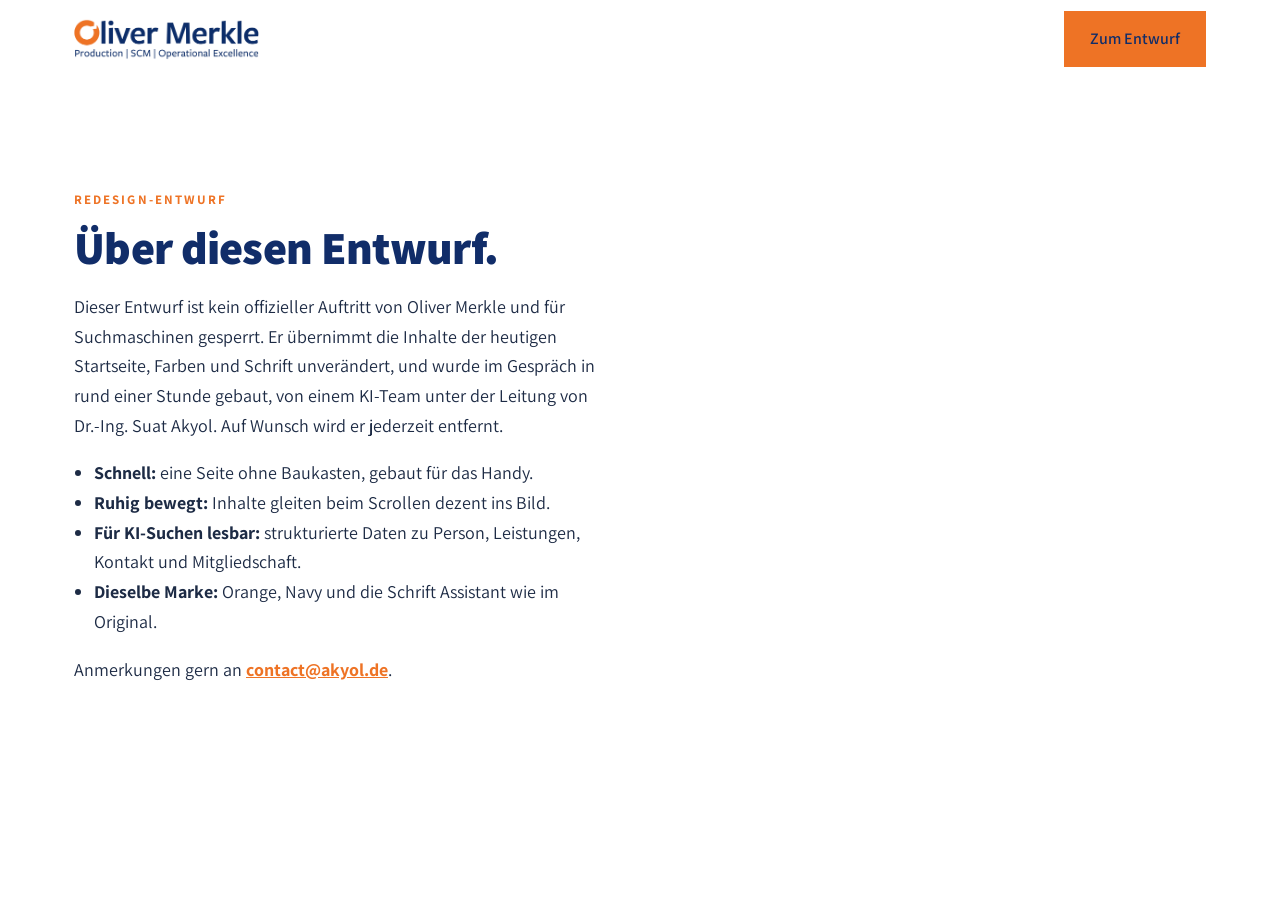
==== hinweise.html @ 32ec9268 "Oliver Merkle Redesign-Entwurf" ====
<!doctype html>
<html lang="de">
<head>
<meta charset="utf-8">
<meta name="viewport" content="width=device-width, initial-scale=1, viewport-fit=cover">
<meta name="robots" content="noindex, nofollow">
<title>Über diesen Entwurf | Oliver Merkle Redesign</title>
<link rel="stylesheet" href="css/om.css?v=1">
</head>
<body>
<header class="nav" id="nav">
  <div class="wrap">
    <a href="index.html" class="nav__logo" aria-label="Zur Startseite"><img src="media/oliver-merkle-logo-800.png" alt="Oliver Merkle" width="800" height="183"></a>
    <nav class="nav__links" aria-label="Hauptnavigation"><a href="index.html" class="btn">Zum Entwurf</a></nav>
    <button class="burger" id="burger" aria-label="Menü öffnen" aria-expanded="false"><span></span><span></span><span></span></button>
  </div>
</header>
<section class="section">
  <div class="wrap split">
    <div>
      <div class="eyebrow">Redesign-Entwurf</div>
      <h2>Über diesen Entwurf.</h2>
      <p style="margin-top:18px">Dieser Entwurf ist kein offizieller Auftritt von Oliver Merkle und für Suchmaschinen gesperrt. Er übernimmt die Inhalte der heutigen Startseite, Farben und Schrift unverändert, und wurde im Gespräch in rund einer Stunde gebaut, von einem KI-Team unter der Leitung von Dr.-Ing. Suat Akyol. Auf Wunsch wird er jederzeit entfernt.</p>
      <ul style="padding-left:20px;margin-top:18px">
        <li><b>Schnell:</b> eine Seite ohne Baukasten, gebaut für das Handy.</li>
        <li><b>Ruhig bewegt:</b> Inhalte gleiten beim Scrollen dezent ins Bild.</li>
        <li><b>Für KI-Suchen lesbar:</b> strukturierte Daten zu Person, Leistungen, Kontakt und Mitgliedschaft.</li>
        <li><b>Dieselbe Marke:</b> Orange, Navy und die Schrift Assistant wie im Original.</li>
      </ul>
      <p style="margin-top:18px">Anmerkungen gern an <a href="mailto:contact@akyol.de" style="color:var(--orange);font-weight:700">contact@akyol.de</a>.</p>
    </div>
  </div>
</section>
<script src="js/om.js?v=1"></script>
</body>
</html>
---- css/om.css ----
/* Oliver Merkle, Redesign-Entwurf. Farben und Schrift der Originalseite (Orange #ee7325, Navy #112d69, Assistant). */
@font-face{font-family:'Assistant';src:url('../font/assistant-1.woff2') format('woff2');font-weight:200 800;font-display:swap}
:root{--navy:#112d69;--navy-d:#0b1f4a;--orange:#ee7325;--orange-d:#d45f14;--grau:#c8d3da;--hell:#ebf2f4;--hell2:#f2f5f7;--text:#1d2b45;--muted:#5b6b82;--line:#dbe3ea;--ease:cubic-bezier(.22,1,.36,1);--wrap:1180px}
*,*::before,*::after{box-sizing:border-box}
html{scroll-behavior:smooth;overflow-x:clip;-webkit-text-size-adjust:100%}
body{margin:0;font-family:'Assistant',system-ui,sans-serif;font-size:18px;line-height:1.65;color:var(--text);background:#fff;-webkit-font-smoothing:antialiased}
img{max-width:100%;height:auto;display:block}
a{color:inherit}
.wrap{max-width:var(--wrap);margin:0 auto;padding:0 24px}
.skip{position:absolute;left:-999px}.skip:focus{left:12px;top:12px;z-index:200;background:#fff;padding:8px 12px}
/* Kopf */
.nav{position:sticky;top:0;z-index:100;background:rgba(255,255,255,.92);backdrop-filter:blur(10px);border-bottom:1px solid transparent;transition:border-color .3s,box-shadow .3s}
.nav.scrolled{border-bottom-color:var(--line);box-shadow:0 6px 24px rgba(17,45,105,.06)}
.nav .wrap{display:flex;align-items:center;justify-content:space-between;height:78px}
.nav__logo img{height:42px;width:auto}
.nav__links{display:flex;align-items:center;gap:30px}
.nav__links a{text-decoration:none;font-weight:600;color:var(--navy);font-size:16px;position:relative}
.nav__links a:not(.btn)::after{content:"";position:absolute;left:0;right:0;bottom:-6px;height:2px;background:var(--orange);transform:scaleX(0);transform-origin:left;transition:transform .35s var(--ease)}
.nav__links a:not(.btn):hover::after{transform:scaleX(1)}
.burger{display:none;background:none;border:0;width:44px;height:44px;cursor:pointer}
.burger span{display:block;width:24px;height:2px;background:var(--navy);margin:5px auto;transition:transform .3s var(--ease),opacity .3s}
.btn{display:inline-flex;align-items:center;gap:10px;padding:13px 24px;font-weight:700;font-size:16px;text-decoration:none;border:2px solid var(--orange);background:var(--orange);color:#fff;transition:background .25s,border-color .25s,transform .25s var(--ease)}
.btn:hover{background:var(--orange-d);border-color:var(--orange-d)}
.btn:active{transform:scale(.97)}
.btn--ghost{background:transparent;color:var(--navy);border-color:var(--navy)}
.btn--ghost:hover{background:var(--navy);color:#fff;border-color:var(--navy)}
.btn svg{width:18px;height:18px}
/* Hero */
.hero{background:linear-gradient(180deg,#fff 0%,var(--hell) 100%);overflow:hidden}
.hero .wrap{display:grid;grid-template-columns:1.05fr .95fr;align-items:center;gap:40px;min-height:calc(100svh - 78px)}
.slogan{height:1.5em;overflow:hidden;font-weight:700;letter-spacing:.14em;text-transform:uppercase;font-size:14px;color:var(--orange)}
.slogan span{display:block;animation:slogan 9s var(--ease) infinite}
.slogan i{display:block;height:1.5em;font-style:normal}
@keyframes slogan{0%,28%{transform:translateY(0)}33%,61%{transform:translateY(-1.5em)}66%,94%{transform:translateY(-3em)}100%{transform:translateY(0)}}
.hero h1{margin:16px 0 0;font-size:clamp(38px,5.6vw,68px);line-height:1.05;font-weight:800;color:var(--navy);letter-spacing:-.02em}
.hero h1 em{font-style:normal;color:var(--orange)}
.hero p.lead{margin:22px 0 0;font-size:clamp(18px,1.6vw,21px);max-width:560px;color:var(--text)}
.hero__cta{display:flex;flex-wrap:wrap;gap:14px;margin-top:32px}
.hero__img{position:relative;align-self:center;justify-self:end;width:min(100%,520px)}
.hero__img img{width:100%;aspect-ratio:4/5;max-height:calc(100svh - 150px);object-fit:cover;object-position:74% 30%;box-shadow:0 30px 60px rgba(17,45,105,.18)}
.hero__badge{position:absolute;left:-18px;bottom:40px;background:var(--navy);color:#fff;padding:16px 20px;max-width:260px;box-shadow:0 18px 40px rgba(17,45,105,.25)}
.hero__badge b{display:block;font-size:30px;line-height:1;color:var(--orange)}
.hero__badge span{font-size:14px;line-height:1.35;display:block;margin-top:6px}
/* Abschnitte */
.section{padding:110px 0}
.section--hell{background:var(--hell2)}
.section--navy{background:var(--navy);color:#fff}
.eyebrow{font-weight:700;letter-spacing:.16em;text-transform:uppercase;font-size:13px;color:var(--orange)}
h2{margin:12px 0 0;font-size:clamp(30px,3.8vw,46px);line-height:1.12;font-weight:800;color:var(--navy);letter-spacing:-.015em}
.section--navy h2{color:#fff}
.intro{max-width:720px}
.intro p{margin:18px 0 0;font-size:19px;color:var(--muted)}
.chips{display:flex;flex-wrap:wrap;gap:10px;margin-top:28px}
.chips span{border:1px solid var(--grau);background:#fff;padding:8px 16px;font-weight:600;font-size:15px;color:var(--navy)}
/* Leistungen */
.cards{display:grid;grid-template-columns:repeat(4,1fr);gap:22px;margin-top:48px}
.card{background:#fff;border:1px solid var(--line);padding:30px 26px 32px;position:relative;transition:transform .45s var(--ease),box-shadow .45s var(--ease),border-color .45s}
.card::before{content:"";position:absolute;left:0;top:0;height:3px;width:100%;background:var(--orange);transform:scaleX(0);transform-origin:left;transition:transform .5s var(--ease)}
.card:hover{transform:scale(1.02);box-shadow:0 22px 44px rgba(17,45,105,.1);border-color:transparent}
.card:hover::before{transform:scaleX(1)}
.card__ic{width:64px;height:64px;object-fit:contain;margin-bottom:18px}
.card h3{margin:0 0 10px;font-size:22px;color:var(--navy)}
.card p{margin:0;color:var(--muted);font-size:16.5px}
.card b{color:var(--text)}
/* Kompetenzen */
.split{display:grid;grid-template-columns:1fr 1fr;gap:60px;align-items:center}
.komp{list-style:none;padding:0;margin:30px 0 0;display:grid;gap:14px}
.komp li{display:flex;gap:16px;align-items:flex-start;padding:16px 18px;background:#fff;border-left:3px solid var(--orange);box-shadow:0 2px 10px rgba(17,45,105,.04);font-weight:600;color:var(--navy)}
.komp li span{flex:none;font-weight:800;color:var(--orange);min-width:24px}
.split__img img{width:100%;aspect-ratio:4/3;object-fit:cover}
/* Zitat */
.pfund{display:grid;grid-template-columns:auto 1fr;gap:36px;align-items:start}
.pfund img{width:90px;filter:brightness(0) invert(1) opacity(.9)}
.pfund blockquote{margin:0;font-size:clamp(26px,3.3vw,40px);line-height:1.25;font-weight:700}
.pfund blockquote em{font-style:normal;color:var(--orange)}
.pfund cite{display:block;margin-top:18px;font-style:normal;font-weight:600;color:var(--grau);font-size:17px}
/* Stimmen */
.voices{display:grid;grid-template-columns:repeat(2,1fr);gap:22px;margin-top:44px}
.voice{background:#fff;border:1px solid var(--line);padding:30px 30px 26px;position:relative}
.voice::before{content:"\201C";position:absolute;right:22px;top:6px;font-size:84px;line-height:1;color:var(--hell);font-weight:800}
.voice p{margin:0;font-size:18px;color:var(--text);position:relative}
.voice footer{margin-top:18px;padding-top:14px;border-top:1px solid var(--line)}
.voice footer b{display:block;color:var(--navy)}
.voice footer span{font-size:15px;color:var(--muted)}
/* Kontakt */
.kontakt{display:grid;grid-template-columns:1.1fr .9fr;gap:50px;align-items:center}
.kontakt__box{background:var(--hell2);padding:34px 34px 30px;border-top:4px solid var(--orange)}
.kontakt__box p{margin:0 0 14px}
.kontakt__box a{color:var(--navy);font-weight:700;text-decoration:none}
.kontakt__box a:hover{color:var(--orange)}
.netz{display:flex;align-items:center;gap:18px;margin-top:18px}
.netz img{height:52px;width:auto}
/* Fuß */
.foot{background:var(--navy-d);color:rgba(255,255,255,.75);padding:34px 0 90px;font-size:15px}
.foot .wrap{display:flex;flex-wrap:wrap;gap:16px;justify-content:space-between}
.foot a{color:#fff;text-decoration:none;margin-left:18px}
.foot a:hover{color:var(--orange)}
/* Demo-Leiste */
.demobar{position:fixed;bottom:0;left:0;right:0;z-index:120;background:var(--navy-d);color:#fff;display:flex;align-items:center;justify-content:center;gap:16px;padding:12px 46px 12px 18px;font-size:14px;text-align:center;border-top:1px solid var(--orange);transform:translateY(100%);animation:demoin .5s .9s var(--ease) forwards}
@keyframes demoin{to{transform:none}}
.demobar a{color:var(--orange);text-decoration:underline;text-underline-offset:2px;font-weight:700}
.demobar button{position:absolute;right:12px;background:none;border:0;color:rgba(255,255,255,.6);font-size:22px;cursor:pointer}
.demobar.hide{display:none}
/* Bewegung beim Scrollen, dezent */
.rv{opacity:0;transform:translateY(26px);transition:opacity .9s var(--ease),transform .9s var(--ease)}
.rv.in{opacity:1;transform:none}
.rv-d1{transition-delay:.08s}.rv-d2{transition-delay:.16s}.rv-d3{transition-delay:.24s}
.hero .h-an{animation:hUp .9s var(--ease) both}
.hero .h-an:nth-child(2){animation-delay:.08s}.hero .h-an:nth-child(3){animation-delay:.18s}.hero .h-an:nth-child(4){animation-delay:.28s}
.hero__img{animation:hImg 1.2s var(--ease) .1s both}
@keyframes hUp{from{opacity:0;transform:translateY(22px)}}
@keyframes hImg{from{opacity:0;transform:translateX(30px)}}
@media (max-width:980px){.cards{grid-template-columns:repeat(2,1fr)}.split,.kontakt{grid-template-columns:1fr}}
@media (max-width:820px){
  .nav__links{position:fixed;inset:78px 0 auto 0;flex-direction:column;align-items:flex-start;gap:0;background:#fff;padding:10px 24px 24px;border-bottom:1px solid var(--line);transform:translateY(-130%);transition:transform .45s var(--ease)}
  .nav__links a{padding:14px 0;width:100%;border-bottom:1px solid var(--line)}
  .nav__links .btn{margin-top:16px;justify-content:center;border-bottom:2px solid var(--orange)}
  .nav.open .nav__links{transform:none}
  .nav.open .burger span:nth-child(1){transform:translateY(7px) rotate(45deg)}.nav.open .burger span:nth-child(2){opacity:0}.nav.open .burger span:nth-child(3){transform:translateY(-7px) rotate(-45deg)}
  .burger{display:block}
  .hero .wrap{grid-template-columns:1fr;min-height:auto;padding-top:40px;gap:28px}
  .hero__img img{max-height:none;aspect-ratio:4/3}
  .hero__badge{left:12px;bottom:12px}
  .voices{grid-template-columns:1fr}
  .section{padding:76px 0}
  .pfund{grid-template-columns:1fr}
}
@media (max-width:560px){.cards{grid-template-columns:1fr}}
@media (prefers-reduced-motion:reduce){.rv{opacity:1;transform:none;transition:none}.slogan span,.hero .h-an,.hero__img,.demobar{animation:none}.demobar{transform:none}}
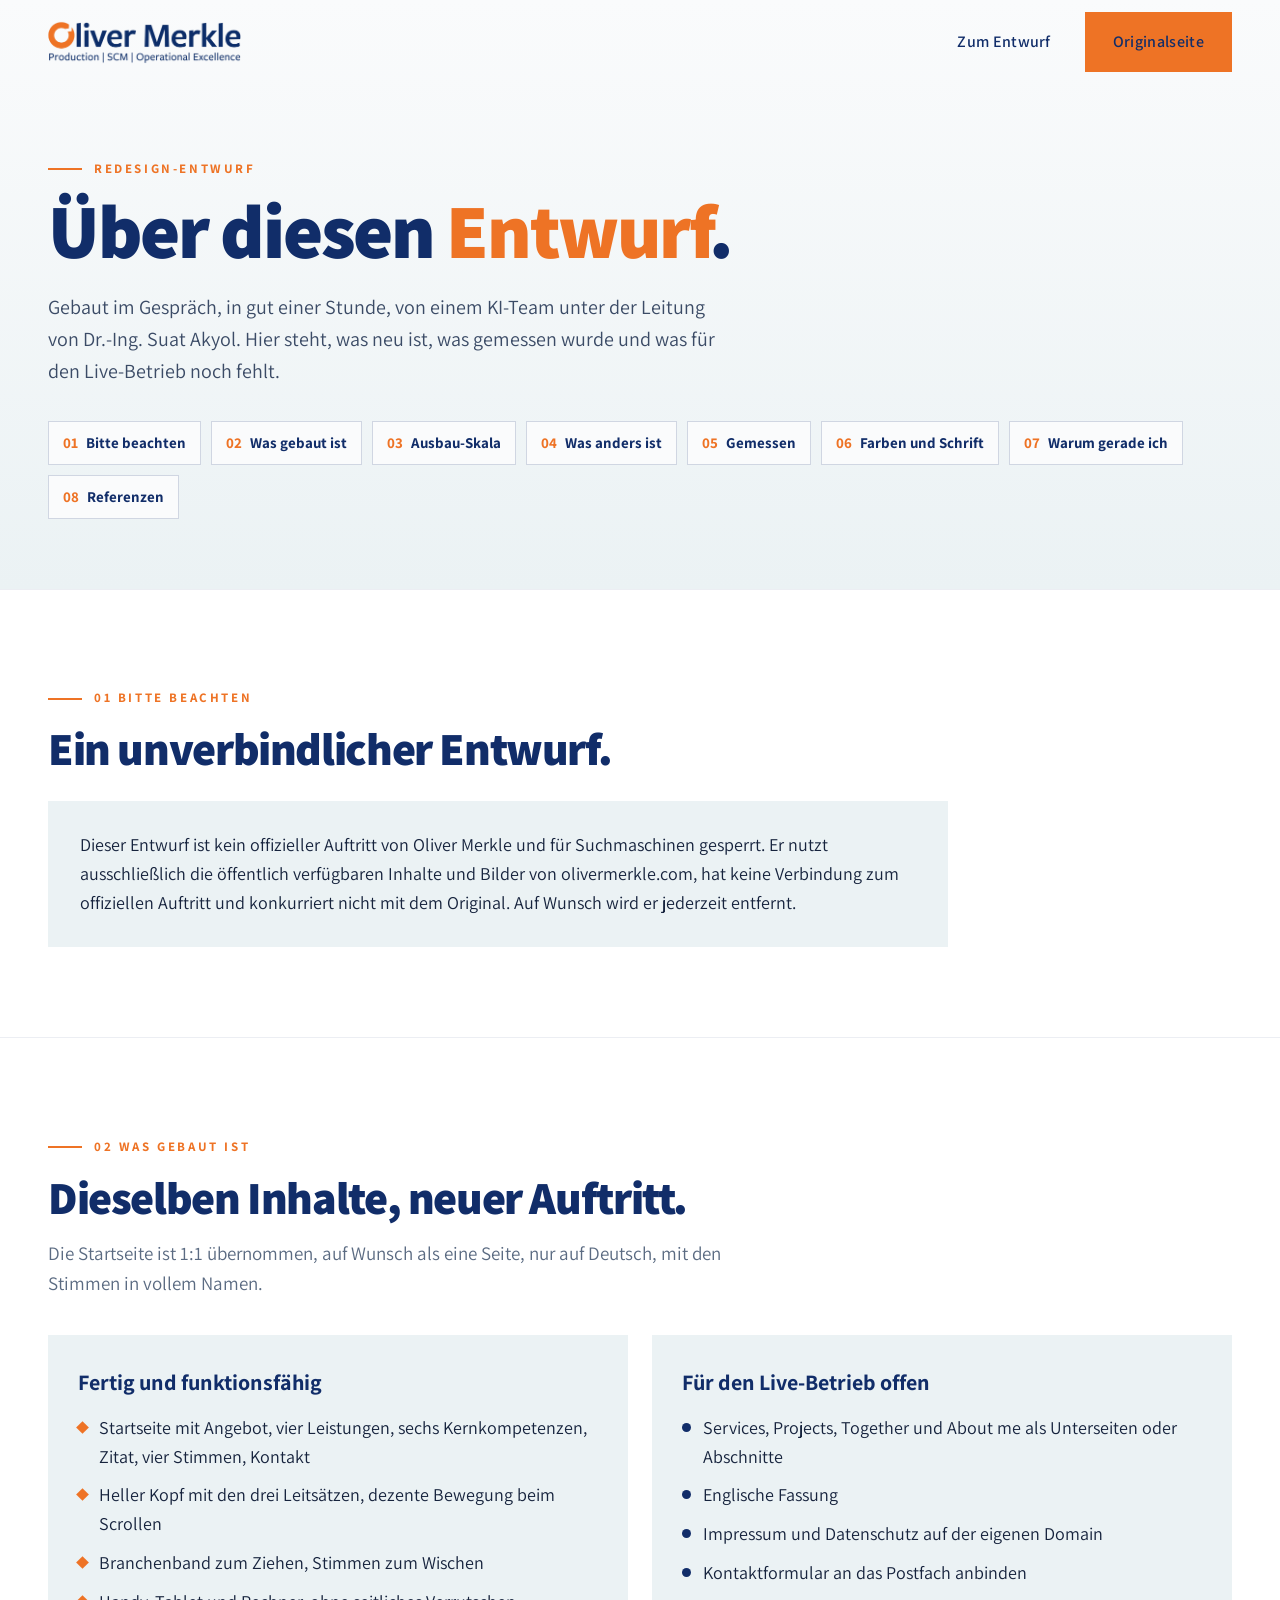
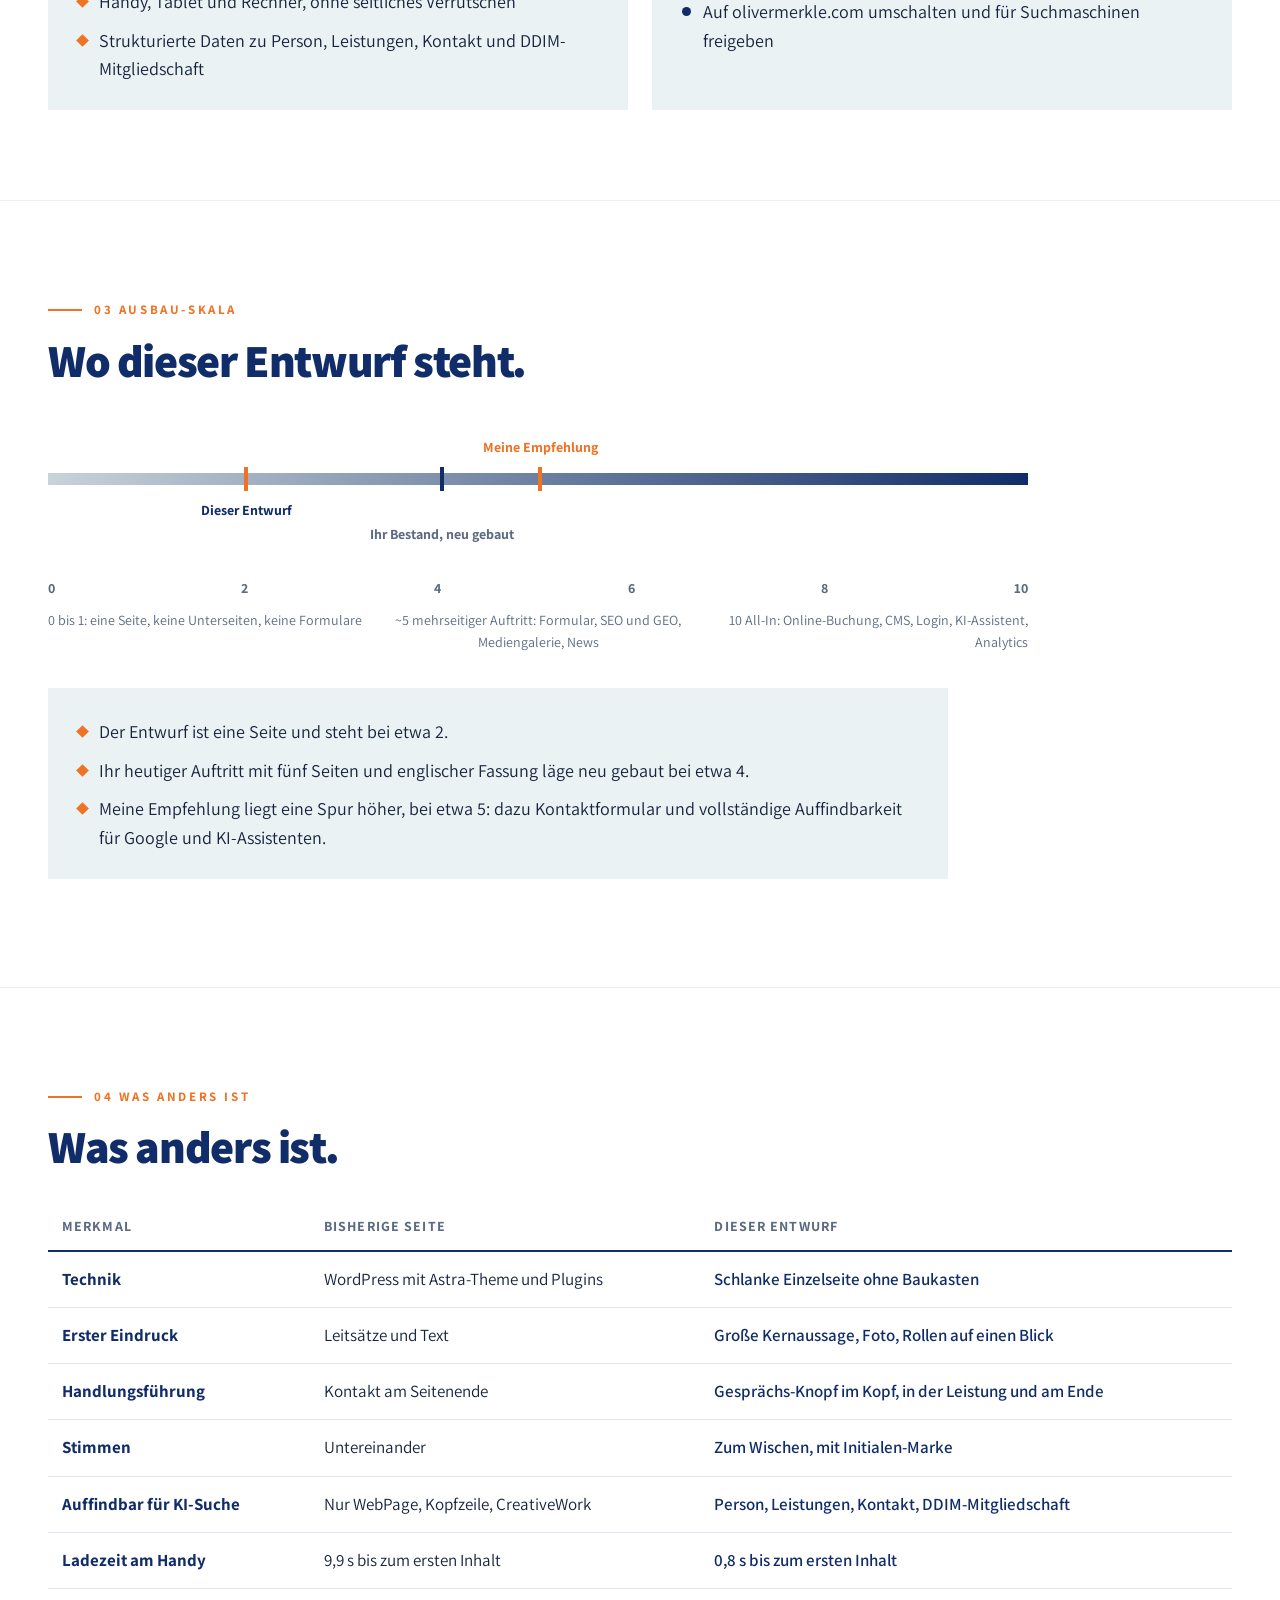
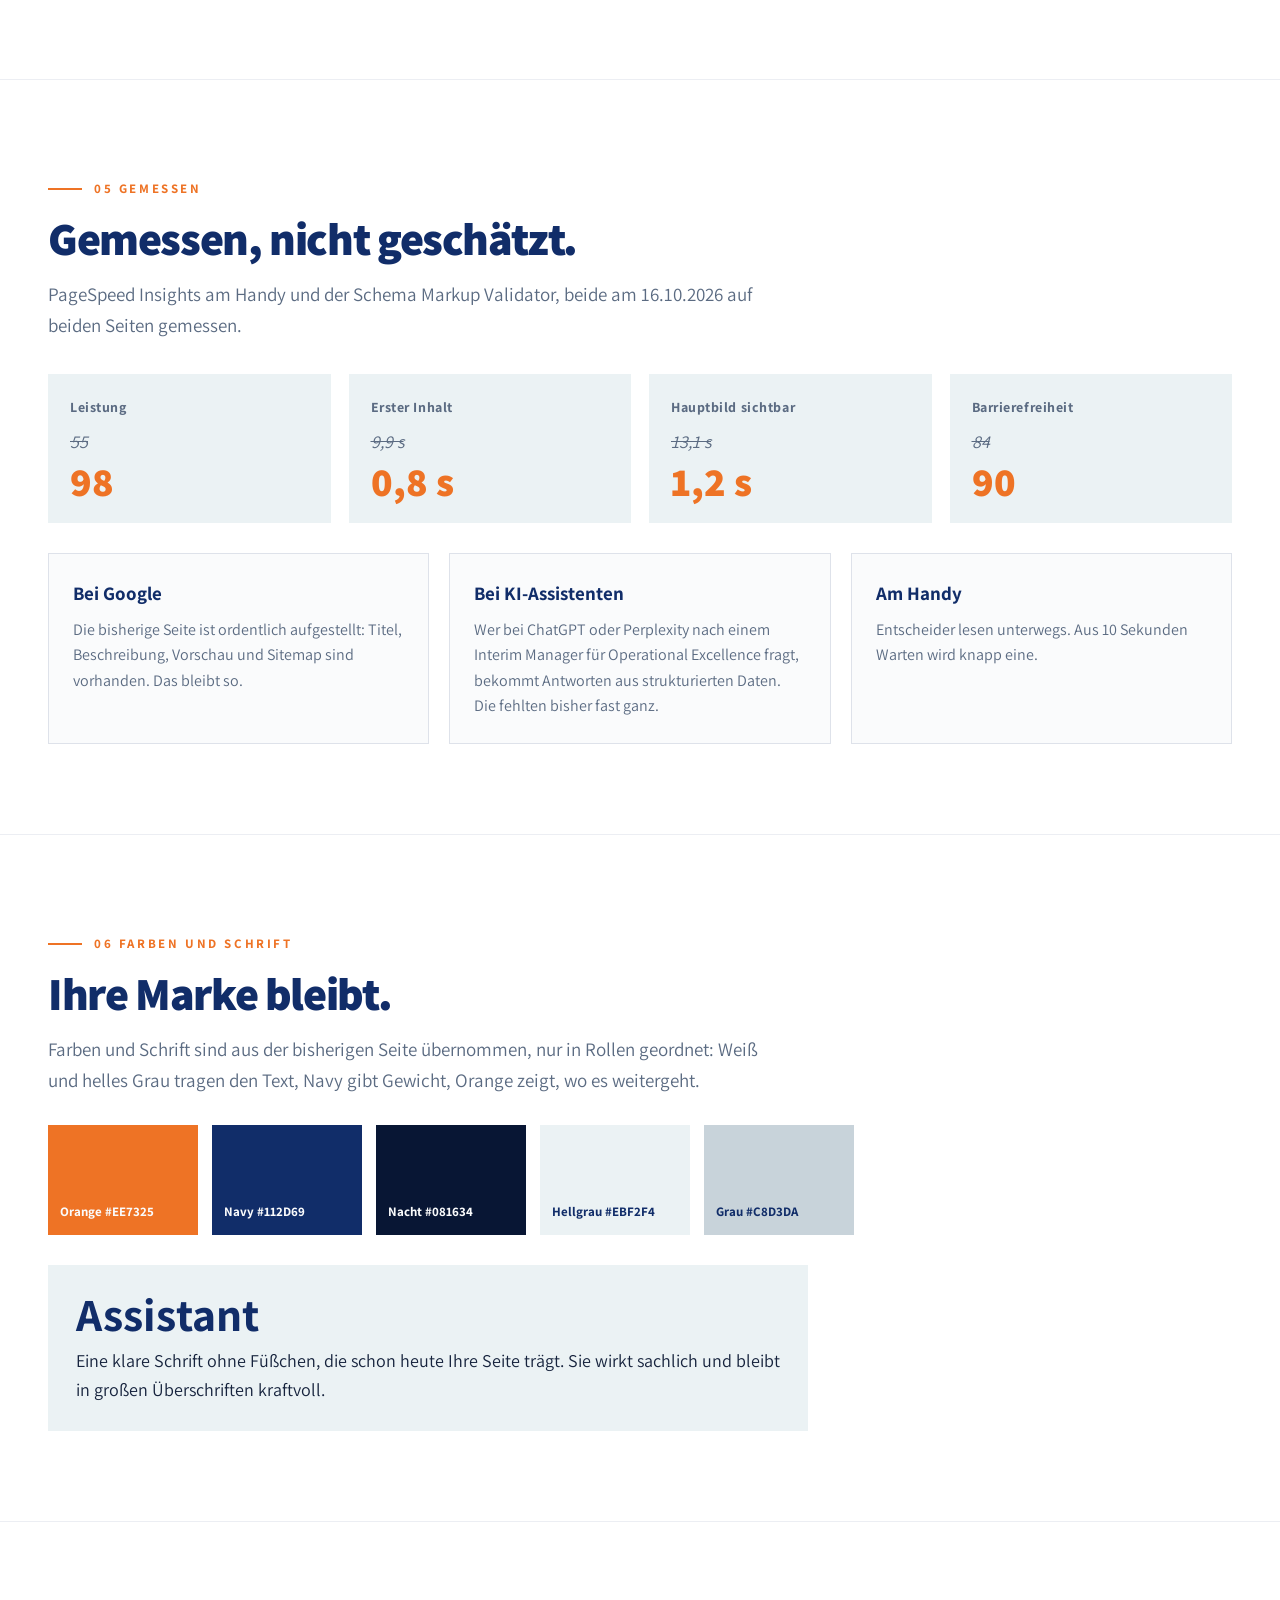
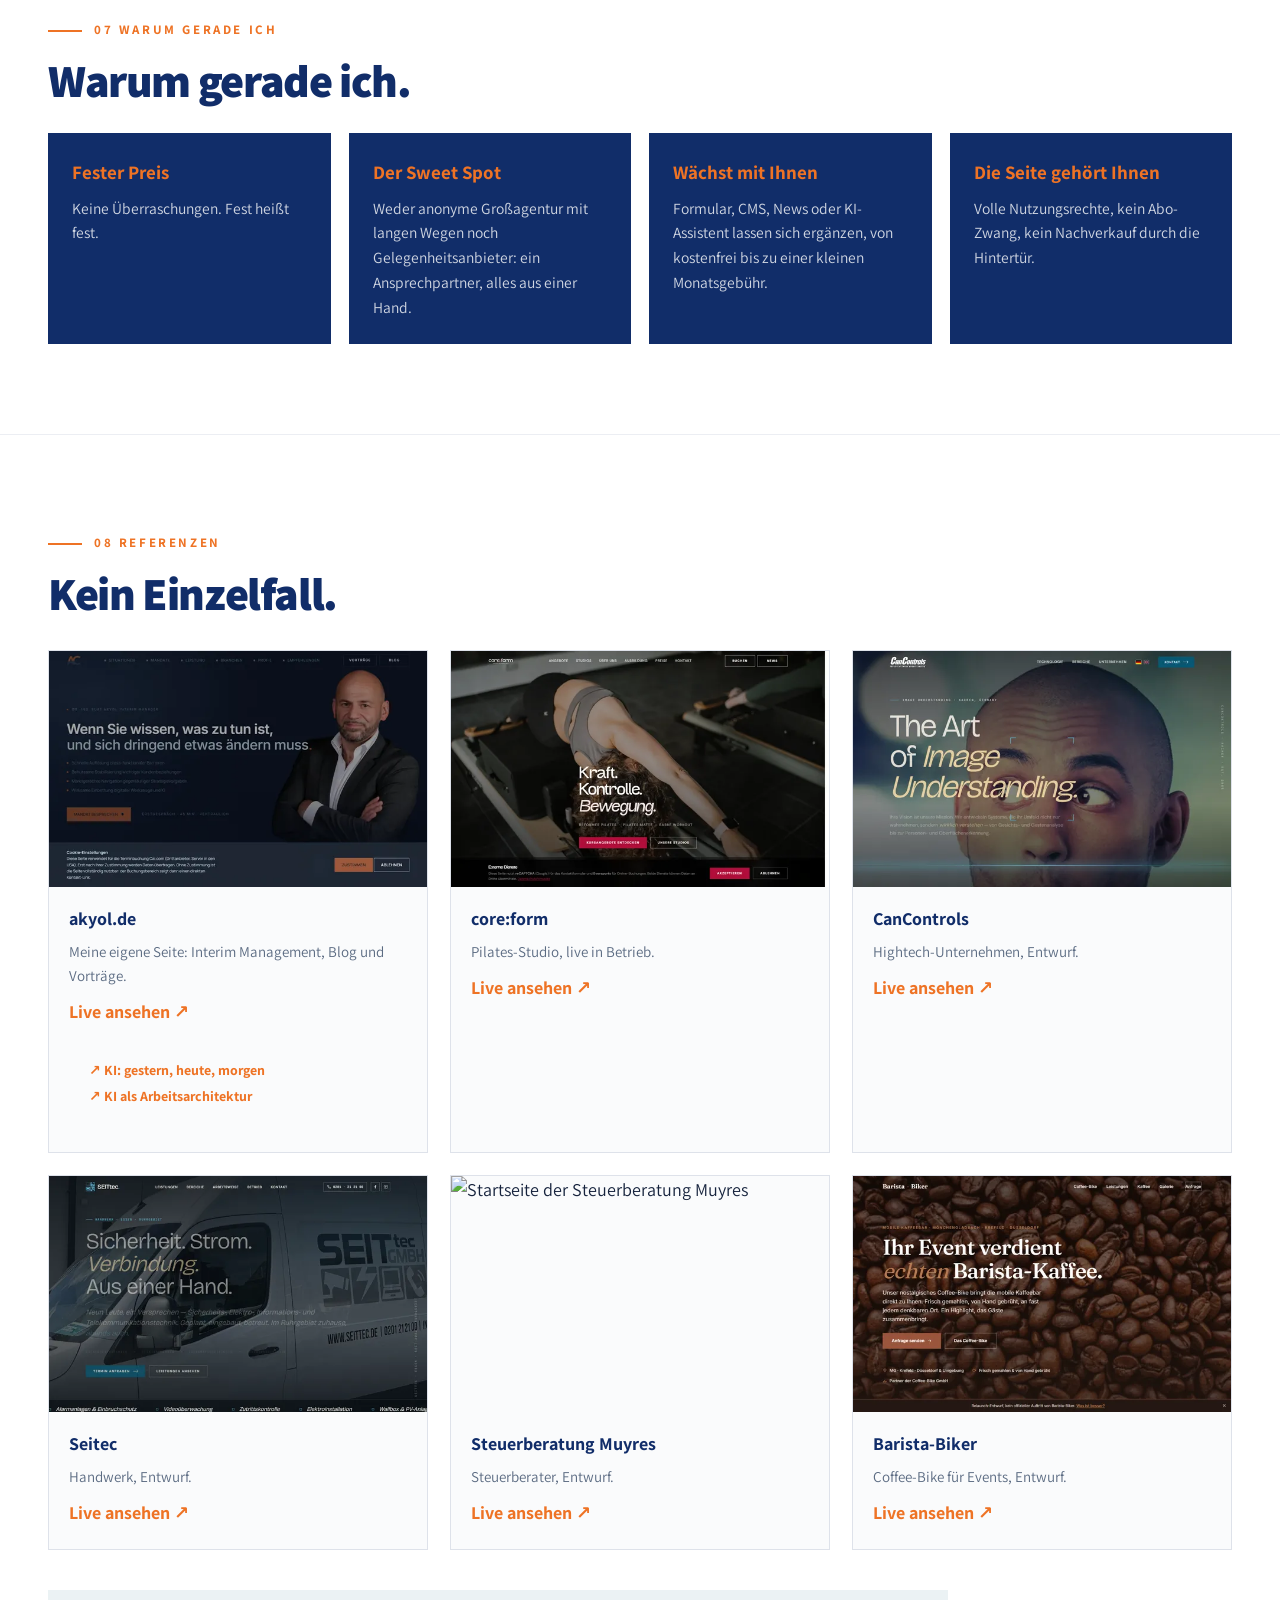
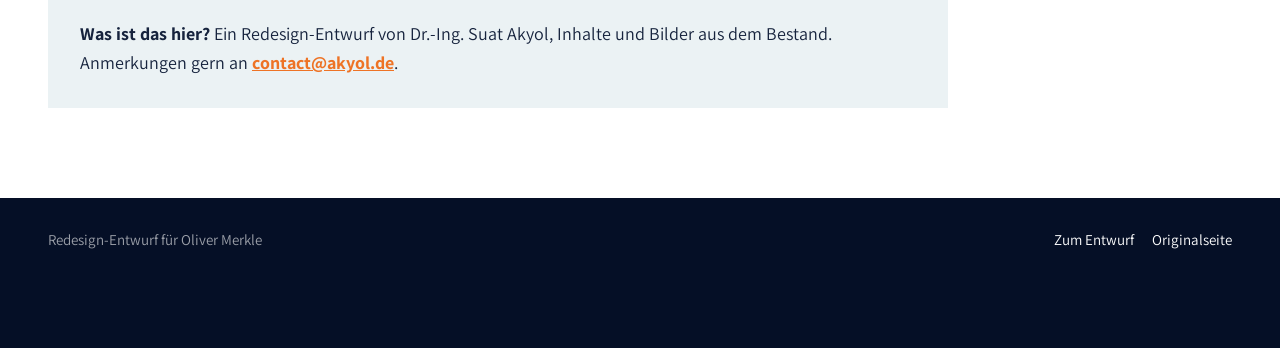
==== commit cb85b490: "Fassung 3: heller Kopf, KVP-Kreis, vollständige Hinweisseite" ====
--- a/hinweise.html
+++ b/hinweise.html
@@ -5,32 +5,223 @@
 <meta name="viewport" content="width=device-width, initial-scale=1, viewport-fit=cover">
 <meta name="robots" content="noindex, nofollow">
 <title>Über diesen Entwurf | Oliver Merkle Redesign</title>
-<link rel="stylesheet" href="css/om.css?v=1">
+<link rel="icon" href="media/cropped-oliver-merkle-fav-512-192x192.png">
+<link rel="stylesheet" href="css/om2.css?v=3">
+<style>
+.hw-hero{background:linear-gradient(180deg,#fafbfc 0%,var(--hell) 100%);padding:150px 0 70px}
+.hw-hero h1{margin:14px 0 0;font-size:clamp(40px,6vw,84px);line-height:.98;font-weight:800;color:var(--navy);letter-spacing:-.03em}
+.hw-hero h1 em{font-style:normal;color:var(--orange)}
+.hw-hero p{margin:22px 0 0;max-width:680px;font-size:20px;color:#3b4b66}
+.toc{display:flex;flex-wrap:wrap;gap:10px;margin-top:34px}
+.toc a{display:inline-flex;gap:8px;align-items:center;text-decoration:none;font-weight:700;font-size:15px;color:var(--navy);background:#fafbfc;border:1px solid rgba(17,45,105,.18);padding:9px 14px;transition:background .3s,color .3s}
+.toc a b{color:var(--orange)}
+.toc a:hover{background:var(--navy);color:#fafbfc}
+.hw{padding:90px 0;border-top:1px solid rgba(17,45,105,.08)}
+.hw h2{font-size:clamp(30px,3.6vw,46px)}
+.hw p.lead{margin:18px 0 0;max-width:720px;font-size:19px;color:var(--muted)}
+.beachten{margin-top:30px;background:var(--hell);padding:30px 32px;max-width:900px}
+.beachten p{margin:0;font-size:18px}
+.zwei{display:grid;grid-template-columns:1fr 1fr;gap:24px;margin-top:36px}
+.box{background:var(--hell);padding:30px 30px 26px}
+.box h3{margin:0 0 14px;font-size:22px;color:var(--navy)}
+.box ul{margin:0;padding:0;list-style:none;display:grid;gap:10px}
+.box li{display:flex;gap:12px;align-items:flex-start}
+.box li::before{content:"";flex:none;width:9px;height:9px;margin-top:9px;background:var(--orange);transform:rotate(45deg)}
+.box.offen li::before{background:var(--navy);transform:none;border-radius:50%}
+.scale{position:relative;margin:90px 0 0;max-width:980px}
+.scale__bar{height:12px;background:linear-gradient(90deg,var(--grau),var(--navy))}
+.scale__mk{position:absolute;top:-6px;width:4px;height:24px;background:var(--orange)}
+.scale__mk span{position:absolute;left:50%;transform:translateX(-50%);white-space:nowrap;font-weight:700;font-size:14px;color:var(--navy)}
+.scale__mk.oben span{bottom:32px;color:var(--orange)}
+.scale__mk.unten span{top:32px}
+.scale__mk.unten2 span{top:56px;color:var(--muted)}
+.scale__mk.unten2{background:var(--navy)}
+.scale__nums{display:flex;justify-content:space-between;margin-top:92px;font-weight:700;color:var(--muted);font-size:14px}
+.scale__stufen{display:flex;gap:18px;margin-top:10px;font-size:14px;color:var(--muted)}
+.scale__stufen div{flex:1 1 0}
+.scale__stufen div:nth-child(2){text-align:center}.scale__stufen div:nth-child(3){text-align:right}
+.cmp{width:100%;border-collapse:collapse;margin-top:34px;font-size:17px}
+.cmp th{text-align:left;font-size:14px;letter-spacing:.08em;text-transform:uppercase;color:var(--muted);padding:12px 14px;border-bottom:2px solid var(--navy)}
+.cmp td{padding:14px;border-bottom:1px solid rgba(17,45,105,.12);vertical-align:top}
+.cmp td:first-child{font-weight:700;color:var(--navy)}
+.cmp td:last-child{color:var(--navy);font-weight:600}
+.metrics{display:grid;grid-template-columns:repeat(4,1fr);gap:18px;margin-top:34px}
+.metric{background:var(--hell);padding:22px}
+.metric span{display:block;font-size:14px;font-weight:700;color:var(--muted);letter-spacing:.04em}
+.metric .alt{display:block;margin-top:10px;font-size:18px;color:var(--muted);text-decoration:line-through}
+.metric b{display:block;font-size:40px;line-height:1;color:var(--orange);font-weight:800;margin-top:4px}
+.why{display:grid;grid-template-columns:repeat(3,1fr);gap:20px;margin-top:30px}
+.why div{padding:24px;background:#fafbfc;border:1px solid rgba(17,45,105,.12)}
+.why h3{margin:0 0 8px;font-size:19px;color:var(--navy)}
+.why p{margin:0;font-size:16px;color:var(--muted)}
+.ds{display:flex;flex-wrap:wrap;gap:14px;margin-top:30px}
+.sw{width:150px;height:110px;display:flex;flex-direction:column;justify-content:flex-end;padding:12px;font-size:13px;font-weight:700}
+.font{margin-top:30px;padding:26px 28px;background:var(--hell);max-width:760px}
+.font b{display:block;font-size:46px;line-height:1;color:var(--navy)}
+.refs{display:grid;grid-template-columns:repeat(3,1fr);gap:22px;margin-top:34px}
+.ref{background:#fafbfc;border:1px solid rgba(17,45,105,.12);overflow:hidden;display:flex;flex-direction:column}
+.ref img{width:100%;aspect-ratio:16/10;object-fit:cover;object-position:top;transition:transform .6s var(--ease)}
+.ref:hover img{transform:scale(1.04)}
+.ref div{padding:18px 20px 22px}
+.ref h4{margin:0 0 6px;font-size:18px;color:var(--navy)}
+.ref p{margin:0 0 10px;font-size:15px;color:var(--muted)}
+.ref a{font-weight:700;color:var(--orange);text-decoration:none}
+.ref__extra{margin-top:10px;font-size:14px}.ref__extra a{display:block;margin-top:4px}
+.cards4{display:grid;grid-template-columns:repeat(4,1fr);gap:18px;margin-top:30px}
+.cards4 div{padding:24px;background:var(--navy);color:#fafbfc}
+.cards4 h3{margin:0 0 8px;font-size:19px;color:var(--orange)}
+.cards4 p{margin:0;font-size:15.5px;color:rgba(250,251,252,.82)}
+.toc-top{position:fixed;right:22px;bottom:78px;z-index:210;width:48px;height:48px;background:var(--orange);color:#fafbfc;border:0;font-size:22px;cursor:pointer;opacity:0;pointer-events:none;transition:opacity .3s}
+.toc-top.zeig{opacity:1;pointer-events:auto}
+@media (max-width:900px){.zwei,.why,.refs,.cards4{grid-template-columns:1fr}.metrics{grid-template-columns:1fr 1fr}
+  .cmp,.cmp tbody,.cmp tr,.cmp td{display:block}.cmp thead{display:none}.cmp tr{border:1px solid rgba(17,45,105,.15);margin-bottom:12px;padding:6px 4px}.cmp td{border:0;padding:6px 12px}.cmp td[data-l]::before{content:attr(data-l) ": ";font-weight:700;color:var(--muted)}
+  .scale__stufen{font-size:11px}.scale__mk span{font-size:12px}}
+</style>
 </head>
 <body>
+<div class="progress" id="progress"></div>
 <header class="nav" id="nav">
   <div class="wrap">
-    <a href="index.html" class="nav__logo" aria-label="Zur Startseite"><img src="media/oliver-merkle-logo-800.png" alt="Oliver Merkle" width="800" height="183"></a>
-    <nav class="nav__links" aria-label="Hauptnavigation"><a href="index.html" class="btn">Zum Entwurf</a></nav>
+    <a href="index.html" class="nav__logo" aria-label="Zum Entwurf"><img src="media/oliver-merkle-logo-800.png" alt="Oliver Merkle" width="800" height="183"></a>
+    <nav class="nav__links" aria-label="Hauptnavigation"><a href="index.html">Zum Entwurf</a><a href="https://olivermerkle.com/" target="_blank" rel="noopener" class="btn"><span>Originalseite</span></a></nav>
     <button class="burger" id="burger" aria-label="Menü öffnen" aria-expanded="false"><span></span><span></span><span></span></button>
   </div>
 </header>
-<section class="section">
-  <div class="wrap split">
-    <div>
-      <div class="eyebrow">Redesign-Entwurf</div>
-      <h2>Über diesen Entwurf.</h2>
-      <p style="margin-top:18px">Dieser Entwurf ist kein offizieller Auftritt von Oliver Merkle und für Suchmaschinen gesperrt. Er übernimmt die Inhalte der heutigen Startseite, Farben und Schrift unverändert, und wurde im Gespräch in rund einer Stunde gebaut, von einem KI-Team unter der Leitung von Dr.-Ing. Suat Akyol. Auf Wunsch wird er jederzeit entfernt.</p>
-      <ul style="padding-left:20px;margin-top:18px">
-        <li><b>Schnell:</b> eine Seite ohne Baukasten, gebaut für das Handy.</li>
-        <li><b>Ruhig bewegt:</b> Inhalte gleiten beim Scrollen dezent ins Bild.</li>
-        <li><b>Für KI-Suchen lesbar:</b> strukturierte Daten zu Person, Leistungen, Kontakt und Mitgliedschaft.</li>
-        <li><b>Dieselbe Marke:</b> Orange, Navy und die Schrift Assistant wie im Original.</li>
-      </ul>
-      <p style="margin-top:18px">Anmerkungen gern an <a href="mailto:contact@akyol.de" style="color:var(--orange);font-weight:700">contact@akyol.de</a>.</p>
-    </div>
+
+<section class="hw-hero" id="toc">
+  <div class="wrap">
+    <div class="eyebrow">Redesign-Entwurf</div>
+    <h1>Über diesen <em>Entwurf</em>.</h1>
+    <p>Gebaut im Gespräch, in gut einer Stunde, von einem KI-Team unter der Leitung von Dr.-Ing. Suat Akyol. Hier steht, was neu ist, was gemessen wurde und was für den Live-Betrieb noch fehlt.</p>
+    <nav class="toc" aria-label="Inhalt dieser Seite">
+      <a href="#beachten"><b>01</b> Bitte beachten</a><a href="#gebaut"><b>02</b> Was gebaut ist</a><a href="#skala"><b>03</b> Ausbau-Skala</a><a href="#anders"><b>04</b> Was anders ist</a><a href="#analyse"><b>05</b> Gemessen</a><a href="#design"><b>06</b> Farben und Schrift</a><a href="#warum"><b>07</b> Warum gerade ich</a><a href="#referenzen"><b>08</b> Referenzen</a>
+    </nav>
   </div>
 </section>
-<script src="js/om.js?v=1"></script>
+
+<section class="hw" id="beachten"><div class="wrap">
+  <div class="eyebrow">01 Bitte beachten</div>
+  <h2>Ein unverbindlicher Entwurf.</h2>
+  <div class="beachten"><p>Dieser Entwurf ist kein offizieller Auftritt von Oliver Merkle und für Suchmaschinen gesperrt. Er nutzt ausschließlich die öffentlich verfügbaren Inhalte und Bilder von olivermerkle.com, hat keine Verbindung zum offiziellen Auftritt und konkurriert nicht mit dem Original. Auf Wunsch wird er jederzeit entfernt.</p></div>
+</div></section>
+
+<section class="hw" id="gebaut"><div class="wrap">
+  <div class="eyebrow">02 Was gebaut ist</div>
+  <h2>Dieselben Inhalte, neuer Auftritt.</h2>
+  <p class="lead">Die Startseite ist 1:1 übernommen, auf Wunsch als eine Seite, nur auf Deutsch, mit den Stimmen in vollem Namen.</p>
+  <div class="zwei">
+    <div class="box"><h3>Fertig und funktionsfähig</h3><ul>
+      <li>Startseite mit Angebot, vier Leistungen, sechs Kernkompetenzen, Zitat, vier Stimmen, Kontakt</li>
+      <li>Heller Kopf mit den drei Leitsätzen, dezente Bewegung beim Scrollen</li>
+      <li>Branchenband zum Ziehen, Stimmen zum Wischen</li>
+      <li>Handy, Tablet und Rechner, ohne seitliches Verrutschen</li>
+      <li>Strukturierte Daten zu Person, Leistungen, Kontakt und DDIM-Mitgliedschaft</li>
+    </ul></div>
+    <div class="box offen"><h3>Für den Live-Betrieb offen</h3><ul>
+      <li>Services, Projects, Together und About me als Unterseiten oder Abschnitte</li>
+      <li>Englische Fassung</li>
+      <li>Impressum und Datenschutz auf der eigenen Domain</li>
+      <li>Kontaktformular an das Postfach anbinden</li>
+      <li>Auf olivermerkle.com umschalten und für Suchmaschinen freigeben</li>
+    </ul></div>
+  </div>
+</div></section>
+
+<section class="hw" id="skala"><div class="wrap">
+  <div class="eyebrow">03 Ausbau-Skala</div>
+  <h2>Wo dieser Entwurf steht.</h2>
+  <div class="scale">
+    <div class="scale__bar"></div>
+    <div class="scale__mk oben" style="left:50%"><span>Meine Empfehlung</span></div>
+    <div class="scale__mk unten" style="left:20%"><span>Dieser Entwurf</span></div>
+    <div class="scale__mk unten2" style="left:40%"><span>Ihr Bestand, neu gebaut</span></div>
+    <div class="scale__nums"><span>0</span><span>2</span><span>4</span><span>6</span><span>8</span><span>10</span></div>
+    <div class="scale__stufen"><div>0 bis 1: eine Seite, keine Unterseiten, keine Formulare</div><div>~5 mehrseitiger Auftritt: Formular, SEO und GEO, Mediengalerie, News</div><div>10 All-In: Online-Buchung, CMS, Login, KI-Assistent, Analytics</div></div>
+  </div>
+  <ul class="box" style="margin-top:34px;list-style:none;display:grid;gap:10px;max-width:900px">
+    <li>Der Entwurf ist eine Seite und steht bei etwa 2.</li>
+    <li>Ihr heutiger Auftritt mit fünf Seiten und englischer Fassung läge neu gebaut bei etwa 4.</li>
+    <li>Meine Empfehlung liegt eine Spur höher, bei etwa 5: dazu Kontaktformular und vollständige Auffindbarkeit für Google und KI-Assistenten.</li>
+  </ul>
+</div></section>
+
+<section class="hw" id="anders"><div class="wrap">
+  <div class="eyebrow">04 Was anders ist</div>
+  <h2>Was anders ist.</h2>
+  <table class="cmp">
+    <thead><tr><th>Merkmal</th><th>Bisherige Seite</th><th>Dieser Entwurf</th></tr></thead>
+    <tbody>
+      <tr><td>Technik</td><td data-l="Bisher">WordPress mit Astra-Theme und Plugins</td><td data-l="Entwurf">Schlanke Einzelseite ohne Baukasten</td></tr>
+      <tr><td>Erster Eindruck</td><td data-l="Bisher">Leitsätze und Text</td><td data-l="Entwurf">Große Kernaussage, Foto, Rollen auf einen Blick</td></tr>
+      <tr><td>Handlungsführung</td><td data-l="Bisher">Kontakt am Seitenende</td><td data-l="Entwurf">Gesprächs-Knopf im Kopf, in der Leistung und am Ende</td></tr>
+      <tr><td>Stimmen</td><td data-l="Bisher">Untereinander</td><td data-l="Entwurf">Zum Wischen, mit Initialen-Marke</td></tr>
+      <tr><td>Auffindbar für KI-Suche</td><td data-l="Bisher">Nur WebPage, Kopfzeile, CreativeWork</td><td data-l="Entwurf">Person, Leistungen, Kontakt, DDIM-Mitgliedschaft</td></tr>
+      <tr><td>Ladezeit am Handy</td><td data-l="Bisher">9,9 s bis zum ersten Inhalt</td><td data-l="Entwurf">0,8 s bis zum ersten Inhalt</td></tr>
+    </tbody>
+  </table>
+</div></section>
+
+<section class="hw" id="analyse"><div class="wrap">
+  <div class="eyebrow">05 Gemessen</div>
+  <h2>Gemessen, nicht geschätzt.</h2>
+  <p class="lead">PageSpeed Insights am Handy und der Schema Markup Validator, beide am 16.10.2026 auf beiden Seiten gemessen.</p>
+  <div class="metrics">
+    <div class="metric"><span>Leistung</span><i class="alt">55</i><b>98</b></div>
+    <div class="metric"><span>Erster Inhalt</span><i class="alt">9,9 s</i><b>0,8 s</b></div>
+    <div class="metric"><span>Hauptbild sichtbar</span><i class="alt">13,1 s</i><b>1,2 s</b></div>
+    <div class="metric"><span>Barrierefreiheit</span><i class="alt">84</i><b>90</b></div>
+  </div>
+  <div class="why">
+    <div><h3>Bei Google</h3><p>Die bisherige Seite ist ordentlich aufgestellt: Titel, Beschreibung, Vorschau und Sitemap sind vorhanden. Das bleibt so.</p></div>
+    <div><h3>Bei KI-Assistenten</h3><p>Wer bei ChatGPT oder Perplexity nach einem Interim Manager für Operational Excellence fragt, bekommt Antworten aus strukturierten Daten. Die fehlten bisher fast ganz.</p></div>
+    <div><h3>Am Handy</h3><p>Entscheider lesen unterwegs. Aus 10 Sekunden Warten wird knapp eine.</p></div>
+  </div>
+</div></section>
+
+<section class="hw" id="design"><div class="wrap">
+  <div class="eyebrow">06 Farben und Schrift</div>
+  <h2>Ihre Marke bleibt.</h2>
+  <p class="lead">Farben und Schrift sind aus der bisherigen Seite übernommen, nur in Rollen geordnet: Weiß und helles Grau tragen den Text, Navy gibt Gewicht, Orange zeigt, wo es weitergeht.</p>
+  <div class="ds">
+    <div class="sw" style="background:#ee7325;color:#fafbfc">Orange #EE7325</div>
+    <div class="sw" style="background:#112d69;color:#fafbfc">Navy #112D69</div>
+    <div class="sw" style="background:#081634;color:#fafbfc">Nacht #081634</div>
+    <div class="sw" style="background:#ebf2f4;color:#112d69">Hellgrau #EBF2F4</div>
+    <div class="sw" style="background:#c8d3da;color:#112d69">Grau #C8D3DA</div>
+  </div>
+  <div class="font"><b>Assistant</b><p style="margin:10px 0 0">Eine klare Schrift ohne Füßchen, die schon heute Ihre Seite trägt. Sie wirkt sachlich und bleibt in großen Überschriften kraftvoll.</p></div>
+</div></section>
+
+<section class="hw" id="warum"><div class="wrap">
+  <div class="eyebrow">07 Warum gerade ich</div>
+  <h2>Warum gerade ich.</h2>
+  <div class="cards4">
+    <div><h3>Fester Preis</h3><p>Keine Überraschungen. Fest heißt fest.</p></div>
+    <div><h3>Der Sweet Spot</h3><p>Weder anonyme Großagentur mit langen Wegen noch Gelegenheitsanbieter: ein Ansprechpartner, alles aus einer Hand.</p></div>
+    <div><h3>Wächst mit Ihnen</h3><p>Formular, CMS, News oder KI-Assistent lassen sich ergänzen, von kostenfrei bis zu einer kleinen Monatsgebühr.</p></div>
+    <div><h3>Die Seite gehört Ihnen</h3><p>Volle Nutzungsrechte, kein Abo-Zwang, kein Nachverkauf durch die Hintertür.</p></div>
+  </div>
+</div></section>
+
+<section class="hw" id="referenzen"><div class="wrap">
+  <div class="eyebrow">08 Referenzen</div>
+  <h2>Kein Einzelfall.</h2>
+  <div class="refs">
+    <div class="ref"><img src="media/refs/akyol.webp" alt="Startseite von akyol.de" width="640" height="400" loading="lazy"><div><h4>akyol.de</h4><p>Meine eigene Seite: Interim Management, Blog und Vorträge.</p><a href="https://www.akyol.de" target="_blank" rel="noopener">Live ansehen &nearr;</a><div class="ref__extra"><a href="https://akyol.de/presentations/ki-gestern-heute-morgen/" target="_blank" rel="noopener">&nearr; KI: gestern, heute, morgen</a><a href="https://akyol.de/presentations/ki-arbeitsarchitektur/" target="_blank" rel="noopener">&nearr; KI als Arbeitsarchitektur</a></div></div></div>
+    <div class="ref"><img src="media/refs/coreform.webp" alt="Startseite von core:form" width="640" height="400" loading="lazy"><div><h4>core:form</h4><p>Pilates-Studio, live in Betrieb.</p><a href="https://www.core-form.de" target="_blank" rel="noopener">Live ansehen &nearr;</a></div></div>
+    <div class="ref"><img src="media/refs/cancontrols.webp" alt="Startseite von CanControls" width="640" height="400" loading="lazy"><div><h4>CanControls</h4><p>Hightech-Unternehmen, Entwurf.</p><a href="https://suak0903.github.io/cancontrols/" target="_blank" rel="noopener">Live ansehen &nearr;</a></div></div>
+    <div class="ref"><img src="media/refs/seitec.webp" alt="Startseite von Seitec" width="640" height="400" loading="lazy"><div><h4>Seitec</h4><p>Handwerk, Entwurf.</p><a href="https://suak0903.github.io/seitec/" target="_blank" rel="noopener">Live ansehen &nearr;</a></div></div>
+    <div class="ref"><img src="media/refs/muyres.webp" alt="Startseite der Steuerberatung Muyres" width="640" height="400" loading="lazy"><div><h4>Steuerberatung Muyres</h4><p>Steuerberater, Entwurf.</p><a href="https://suak0903.github.io/steuerberatung-muyres/" target="_blank" rel="noopener">Live ansehen &nearr;</a></div></div>
+    <div class="ref"><img src="media/refs/barista.webp" alt="Startseite des Barista-Biker-Entwurfs" width="640" height="400" loading="lazy"><div><h4>Barista-Biker</h4><p>Coffee-Bike für Events, Entwurf.</p><a href="https://suak0903.github.io/barista-biker/" target="_blank" rel="noopener">Live ansehen &nearr;</a></div></div>
+  </div>
+  <div class="beachten" style="margin-top:40px"><p><b>Was ist das hier?</b> Ein Redesign-Entwurf von Dr.-Ing. Suat Akyol, Inhalte und Bilder aus dem Bestand. Anmerkungen gern an <a href="mailto:contact@akyol.de" style="color:var(--orange);font-weight:700">contact@akyol.de</a>.</p></div>
+</div></section>
+
+<footer class="foot"><div class="wrap"><span>Redesign-Entwurf für Oliver Merkle</span><span><a href="index.html">Zum Entwurf</a><a href="https://olivermerkle.com/" target="_blank" rel="noopener">Originalseite</a></span></div></footer>
+<button class="toc-top" id="tocTop" aria-label="Nach oben zum Inhaltsverzeichnis">&uarr;</button>
+<script src="js/om2.js?v=3"></script>
+<script>
+(function(){var b=document.getElementById('tocTop');addEventListener('scroll',function(){b.classList.toggle('zeig',scrollY>640)},{passive:true});b.addEventListener('click',function(){document.getElementById('toc').scrollIntoView({behavior:'smooth'})});})();
+</script>
 </body>
 </html>
--- a/css/om2.css
+++ b/css/om2.css
@@ -0,0 +1,177 @@
+/* Oliver Merkle, Redesign-Entwurf, Fassung 2. Farben und Schrift der Originalseite (Orange #ee7325, Navy #112d69, Assistant). */
+@font-face{font-family:'Assistant';src:url('../font/assistant-1.woff2') format('woff2');font-weight:200 800;font-display:swap}
+:root{--navy:#112d69;--nacht:#081634;--nacht2:#0d2150;--orange:#ee7325;--orange-d:#d45f14;--grau:#c8d3da;--hell:#ebf2f4;--text:#16233d;--muted:#5b6b82;--line:rgba(255,255,255,.12);--ease:cubic-bezier(.16,1,.3,1);--wrap:1240px}
+*,*::before,*::after{box-sizing:border-box}
+html{scroll-behavior:smooth;overflow-x:clip;-webkit-text-size-adjust:100%}
+body{margin:0;font-family:'Assistant',system-ui,sans-serif;font-size:18px;line-height:1.6;color:var(--text);background:#fff;-webkit-font-smoothing:antialiased}
+img{max-width:100%;height:auto;display:block}
+a{color:inherit}
+.wrap{max-width:var(--wrap);margin:0 auto;padding:0 28px}
+.skip{position:absolute;left:-999px}.skip:focus{left:12px;top:12px;z-index:300;background:#fff;padding:8px 12px}
+/* Fortschritt */
+.progress{position:fixed;left:0;top:0;height:3px;width:100%;background:var(--orange);transform:scaleX(0);transform-origin:left;z-index:250}
+/* Kopf */
+.nav{position:fixed;top:0;left:0;right:0;z-index:200;transition:background .4s var(--ease),box-shadow .4s}
+.nav .wrap{display:flex;align-items:center;justify-content:space-between;height:84px}
+.nav.solid{background:rgba(250,251,252,.9);backdrop-filter:blur(14px);box-shadow:0 10px 30px rgba(17,45,105,.08)}
+.nav__logo{display:inline-flex}
+.nav__logo img{height:44px;width:auto}
+.nav__links{display:flex;align-items:center;gap:34px}
+.nav__links a{text-decoration:none;font-weight:600;color:var(--navy);font-size:16px;letter-spacing:.02em;position:relative}
+.nav__links a:not(.btn)::after{content:"";position:absolute;left:0;right:0;bottom:-6px;height:2px;background:var(--orange);transform:scaleX(0);transform-origin:right;transition:transform .45s var(--ease)}
+.nav__links a:not(.btn):hover::after{transform:scaleX(1);transform-origin:left}
+.burger{display:none;background:none;border:0;width:44px;height:44px;cursor:pointer}
+.burger span{display:block;width:26px;height:2px;background:var(--navy);margin:6px auto;transition:transform .35s var(--ease),opacity .3s}
+.btn{display:inline-flex;align-items:center;gap:12px;padding:15px 26px;font-weight:700;font-size:16px;letter-spacing:.02em;text-decoration:none;border:2px solid var(--orange);background:var(--orange);color:#fff;position:relative;overflow:hidden;transition:transform .3s var(--ease),color .3s}
+.btn::before{content:"";position:absolute;inset:0;background:var(--nacht);transform:translateY(101%);transition:transform .45s var(--ease);z-index:0}
+.btn > *{position:relative;z-index:1}
+.btn:hover::before{transform:none}
+.btn:active{transform:scale(.97)}
+.btn--ghost{background:transparent;border-color:var(--navy);color:var(--navy)}
+.btn--ghost::before{background:var(--navy)}
+.btn--ghost:hover{color:#fafbfc}
+.btn svg{width:18px;height:18px;transition:transform .35s var(--ease)}
+.btn:hover svg{transform:translateX(4px)}
+/* Hero */
+.hero{position:relative;min-height:100svh;background:radial-gradient(900px 600px at 80% 35%,rgba(238,115,37,.12),transparent 60%),linear-gradient(180deg,#fafbfc 0%,var(--hell) 100%);color:var(--navy);overflow:hidden;display:flex;flex-direction:column}
+.hero::before{content:"";position:absolute;inset:0;background-image:linear-gradient(rgba(17,45,105,.06) 1px,transparent 1px),linear-gradient(90deg,rgba(17,45,105,.06) 1px,transparent 1px);background-size:64px 64px;mask-image:radial-gradient(ellipse at 60% 40%,#000 30%,transparent 75%);animation:raster 30s linear infinite}
+@keyframes raster{to{background-position:64px 64px}}
+.hero__main{position:relative;flex:1;display:grid;grid-template-columns:1.15fr .85fr;gap:40px;align-items:center;padding-top:108px;padding-bottom:28px}
+.slogan{height:1.6em;overflow:hidden;font-weight:700;letter-spacing:.22em;text-transform:uppercase;font-size:14px;color:var(--orange)}
+.slogan{height:auto;letter-spacing:.16em}
+.slogan span{display:flex;flex-wrap:wrap;gap:4px 18px}
+.slogan i{display:inline;font-style:normal}
+.slogan i + i::before{content:"\00B7";margin-right:18px;color:var(--navy)}
+@keyframes slogan{0%,28%{transform:translateY(0)}33%,61%{transform:translateY(-1.6em)}66%,94%{transform:translateY(-3.2em)}100%{transform:translateY(0)}}
+.hero h1{margin:18px 0 0;font-size:clamp(44px,6.4vw,96px);line-height:.94;font-weight:800;letter-spacing:-.035em}
+.hero h1 .z{display:block;overflow:hidden;padding-bottom:.12em;margin-bottom:-.12em}
+.hero h1 .z > span{display:inline-block;animation:zeile 1.1s var(--ease) both}
+.hero h1 .z:nth-child(2) > span{animation-delay:.12s}.hero h1 .z:nth-child(3) > span{animation-delay:.24s}
+.hero h1 em{font-style:normal;color:var(--orange)}
+@keyframes zeile{from{transform:translateY(105%)}}
+.hero__lead{margin:28px 0 0;font-size:clamp(18px,1.7vw,22px);max-width:600px;color:#3b4b66;animation:auf 1s var(--ease) .45s both}
+.hero__cta{display:flex;flex-wrap:wrap;gap:14px;margin-top:36px;animation:auf 1s var(--ease) .6s both}
+@keyframes auf{from{opacity:0;transform:translateY(20px)}}
+.hero__bild{position:relative;justify-self:end;width:min(100%,470px);animation:bild 1.4s var(--ease) .2s both}
+@keyframes bild{from{opacity:0;transform:translateY(40px) scale(.96)}}
+.hero__bild::before{content:"";position:absolute;inset:22px -22px -22px 22px;border:2px solid var(--orange);z-index:0}
+.hero__bild img{position:relative;z-index:1;width:100%;aspect-ratio:4/5;object-fit:cover;object-position:74% 30%;filter:saturate(.95)}
+.hero__tag{position:absolute;z-index:2;left:-34px;bottom:34px;background:#fff;color:var(--navy);padding:12px 16px;font-weight:800;font-size:14px;letter-spacing:.08em;text-transform:uppercase;box-shadow:0 18px 40px rgba(0,0,0,.3)}
+.hero__tag b{color:var(--orange)}
+.fakten{position:relative;display:flex;flex-wrap:wrap;gap:12px 40px;padding:24px 28px 30px;border-top:1px solid rgba(17,45,105,.12);font-weight:600;color:var(--navy);font-size:16px}
+.fakten span{display:inline-flex;align-items:center;gap:12px}
+.fakten span::before{content:"";width:9px;height:9px;background:var(--orange);transform:rotate(45deg)}
+.stats{display:none}
+.stat{padding:26px 24px 30px;border-right:1px solid var(--line)}
+.stat:last-child{border-right:0}
+.stat b{display:block;font-size:clamp(36px,4vw,56px);font-weight:800;line-height:1;letter-spacing:-.02em}
+.stat b small{font-size:.55em;color:var(--orange)}
+.stat > span{display:block;margin-top:8px;color:rgba(255,255,255,.7);font-size:15px}
+/* Branchenband */
+.band{background:var(--orange);color:#fff;overflow:hidden;cursor:grab;user-select:none;touch-action:pan-y}
+.band.zieht{cursor:grabbing}
+.band__spur{display:flex;width:max-content;padding:20px 0;will-change:transform}
+.band__spur span{font-weight:800;font-size:clamp(20px,2.2vw,28px);letter-spacing:.02em;white-space:nowrap;padding:0 28px;display:flex;align-items:center;gap:56px}
+.band__spur span::after{content:"";width:10px;height:10px;background:var(--nacht);transform:rotate(45deg)}
+/* Abschnitte */
+.section{padding:140px 0}
+.eyebrow{display:inline-flex;align-items:center;gap:12px;font-weight:700;letter-spacing:.2em;text-transform:uppercase;font-size:13px;color:var(--orange)}
+.eyebrow::before{content:"";width:34px;height:2px;background:var(--orange)}
+h2{margin:16px 0 0;font-size:clamp(36px,5vw,68px);line-height:1;font-weight:800;color:var(--navy);letter-spacing:-.03em}
+.dunkel h2{color:#fff}
+/* Angebot: stehende Überschrift, Leistungen ziehen vorbei */
+.angebot{display:grid;grid-template-columns:.9fr 1.1fr;gap:80px;align-items:start}
+.angebot__kopf{position:sticky;top:130px}
+.angebot__kopf p{margin:24px 0 0;font-size:20px;color:var(--muted);max-width:460px}
+.angebot__kopf .btn{margin-top:30px}
+.leist{display:grid;gap:22px}
+.leist article{display:grid;grid-template-columns:auto 1fr;gap:26px;padding:36px 34px;background:var(--hell);position:relative;overflow:hidden;transition:background .5s var(--ease),color .5s var(--ease),transform .5s var(--ease)}
+.leist article::after{content:attr(data-n);position:absolute;right:20px;top:-12px;font-size:120px;font-weight:800;color:rgba(17,45,105,.06);line-height:1;transition:color .5s}
+.leist article:hover{background:var(--navy);color:#fff;transform:translateX(-10px)}
+.leist article:hover::after{color:rgba(255,255,255,.07)}
+.leist article:hover h3{color:#fff}.leist article:hover p{color:rgba(255,255,255,.8)}.leist article:hover b{color:var(--orange)}
+.leist img,.leist svg{width:72px;height:72px;object-fit:contain;background:#fff;padding:8px}
+.leist h3{margin:0 0 8px;font-size:26px;color:var(--navy);transition:color .5s}
+.leist p{margin:0;color:var(--muted);font-size:17px;transition:color .5s}
+.leist b{color:var(--text);transition:color .5s}
+/* Kompetenzen */
+.dunkel{background:linear-gradient(180deg,var(--nacht) 0%,var(--nacht2) 100%);color:#fff;position:relative;overflow:hidden}
+.komp-kopf{display:grid;grid-template-columns:1fr 1fr;gap:60px;align-items:end}
+.komp-kopf p{margin:0;color:rgba(255,255,255,.7);font-size:19px}
+.komp{display:grid;grid-template-columns:repeat(3,1fr);gap:0;margin-top:70px;border-top:1px solid var(--line)}
+.komp li{list-style:none;padding:36px 30px 40px 0;border-bottom:1px solid var(--line);position:relative}
+.komp li:nth-child(3n+2),.komp li:nth-child(3n+3){padding-left:30px;border-left:1px solid var(--line)}
+.komp li::before{content:"";position:absolute;left:0;top:-1px;height:2px;width:0;background:var(--orange);transition:width 1.2s var(--ease)}
+.komp li.in::before{width:100%}
+.komp b{display:block;font-size:48px;font-weight:800;color:var(--orange);line-height:1;letter-spacing:-.03em}
+.komp span{display:block;margin-top:16px;font-size:20px;line-height:1.4;font-weight:600}
+.komp-bild{margin-top:90px;position:relative;overflow:hidden;height:min(62vh,560px)}
+.komp-bild img{position:absolute;left:0;right:0;top:-15%;width:100%;height:130%;object-fit:cover;will-change:transform}
+.komp-bild figcaption{position:absolute;left:30px;bottom:30px;background:var(--orange);color:#fff;font-weight:800;padding:12px 18px;font-size:15px;letter-spacing:.06em;text-transform:uppercase}
+/* Pfund */
+.pfund{background:var(--orange);color:#fff;padding:150px 0;position:relative;overflow:hidden}
+.pfund::before{content:"\201E";position:absolute;left:-30px;top:-120px;font-size:520px;line-height:1;font-weight:800;color:rgba(255,255,255,.12)}
+.pfund .eyebrow{color:#fff}.pfund .eyebrow::before{background:#fff}
+.pfund blockquote{position:relative;margin:24px 0 0;font-size:clamp(34px,5vw,74px);line-height:1.04;font-weight:800;letter-spacing:-.03em;max-width:1050px}
+.pfund blockquote em{font-style:normal;color:var(--nacht)}
+.pfund__raster{display:grid;grid-template-columns:1.35fr .65fr;gap:60px;align-items:center}
+.kvp{width:100%;max-width:340px;justify-self:center;color:#fff}
+.kvp .ring{transform-origin:150px 150px;animation:dreh 24s linear infinite}
+@keyframes dreh{to{transform:rotate(360deg)}}
+.kvp text{font-family:'Assistant',sans-serif;font-weight:800;fill:#fff}
+.pfund cite{display:block;margin-top:34px;font-style:normal;font-weight:700;font-size:18px;letter-spacing:.08em;text-transform:uppercase}
+/* Stimmen */
+.stimmen-kopf{display:flex;justify-content:space-between;align-items:end;gap:30px;flex-wrap:wrap}
+.pfeile{display:flex;gap:10px}
+.pfeile button{width:56px;height:56px;border:2px solid var(--navy);background:#fff;color:var(--navy);font-size:22px;cursor:pointer;transition:background .3s,color .3s}
+.pfeile button:hover{background:var(--navy);color:#fff}
+.slider{display:flex;gap:24px;overflow-x:auto;scroll-snap-type:x mandatory;margin-top:50px;padding:6px 2px 48px;align-items:stretch;scrollbar-width:none}
+.slider::-webkit-scrollbar{display:none}
+.voice{flex:0 0 min(520px,86%);scroll-snap-align:start;background:var(--hell);padding:44px 40px 34px;position:relative;border-top:4px solid var(--orange)}
+.voice p{margin:0;font-size:21px;line-height:1.5;color:var(--text);font-weight:500}
+.voice footer{margin-top:28px;display:flex;gap:14px;align-items:center}
+.voice footer i{flex:none;width:46px;height:46px;background:var(--navy);color:#fff;display:flex;align-items:center;justify-content:center;font-style:normal;font-weight:800}
+.voice footer b{display:block;color:var(--navy)}
+.voice footer span{font-size:15px;color:var(--muted)}
+/* Kontakt */
+.kontakt{display:grid;grid-template-columns:1.2fr .8fr;gap:70px;align-items:center}
+.kontakt h2 em{font-style:normal;color:var(--orange)}
+.kontakt p.lead{margin:24px 0 0;font-size:20px;color:rgba(255,255,255,.75);max-width:560px}
+.kontakt__box{background:rgba(255,255,255,.06);border:1px solid var(--line);padding:38px}
+.kontakt__box p{margin:0 0 18px;color:rgba(255,255,255,.8)}
+.kontakt__box a{color:#fff;font-weight:700;text-decoration:none;font-size:20px}
+.kontakt__box a:hover{color:var(--orange)}
+.netz{display:flex;align-items:center;gap:16px;margin-top:30px;color:rgba(255,255,255,.7);font-weight:600}
+.netz img{height:56px;width:auto;background:#fff;padding:6px}
+.foot{background:#050f26;color:rgba(255,255,255,.6);padding:30px 0 96px;font-size:15px}
+.foot .wrap{display:flex;flex-wrap:wrap;gap:16px;justify-content:space-between}
+.foot a{color:#fff;text-decoration:none;margin-left:18px}.foot a:hover{color:var(--orange)}
+.demobar{position:fixed;bottom:0;left:0;right:0;z-index:220;background:var(--nacht);color:#fff;display:flex;align-items:center;justify-content:center;gap:16px;padding:12px 46px 12px 18px;font-size:14px;text-align:center;border-top:1px solid var(--orange);transform:translateY(100%);animation:demoin .5s 1.4s var(--ease) forwards}
+@keyframes demoin{to{transform:none}}
+.demobar a{color:var(--orange);text-decoration:underline;text-underline-offset:2px;font-weight:700}
+.demobar button{position:absolute;right:12px;background:none;border:0;color:rgba(255,255,255,.6);font-size:22px;cursor:pointer}
+.demobar.hide{display:none}
+/* Einblenden beim Scrollen */
+.rv{opacity:0;transform:translateY(40px);transition:opacity 1s var(--ease),transform 1s var(--ease)}
+.rv.in{opacity:1;transform:none}
+.rv-m{clip-path:inset(0 0 100% 0);transition:clip-path 1.1s var(--ease)}
+.rv-m.in{clip-path:inset(0 0 0 0)}
+.d1{transition-delay:.1s}.d2{transition-delay:.2s}.d3{transition-delay:.3s}
+@media (max-width:1000px){.angebot,.komp-kopf,.kontakt{grid-template-columns:1fr;gap:40px}.angebot__kopf{position:static}.komp{grid-template-columns:1fr 1fr}.komp li:nth-child(n){padding-left:0;border-left:0}.komp li:nth-child(2n){padding-left:24px;border-left:1px solid var(--line)}}
+@media (max-width:820px){
+  .pfund__raster{grid-template-columns:1fr}.kvp{max-width:240px}
+  .nav.open .nav__links a{color:#fff}
+  .nav__links{position:fixed;inset:0;flex-direction:column;justify-content:center;gap:26px;background:var(--nacht);transform:translateY(-100%);transition:transform .6s var(--ease)}
+  .nav__links a{font-size:30px;font-weight:800}
+  .nav.open .nav__links{transform:none}
+  .burger{display:block;position:relative;z-index:2}
+  .nav.open .burger span:nth-child(1){transform:translateY(8px) rotate(45deg)}.nav.open .burger span:nth-child(2){opacity:0}.nav.open .burger span:nth-child(3){transform:translateY(-8px) rotate(-45deg)}
+  .hero__main{grid-template-columns:1fr;padding-top:110px}
+  .hero__bild{justify-self:start;width:min(86%,420px);margin-left:22px}
+  .hero__tag{left:-22px}
+  .stats{grid-template-columns:1fr 1fr}.stat:nth-child(2){border-right:0}.stat:nth-child(-n+2){border-bottom:1px solid var(--line)}
+  .section{padding:96px 0}.pfund{padding:110px 0}
+  .komp{grid-template-columns:1fr}.komp li:nth-child(2n){padding-left:0;border-left:0}
+  .leist article{grid-template-columns:1fr;padding:30px 26px}
+}
+@media (prefers-reduced-motion:reduce){*,*::before,*::after{animation:none!important;transition:none!important}.rv{opacity:1;transform:none}.rv-m{clip-path:none}.demobar{transform:none}}
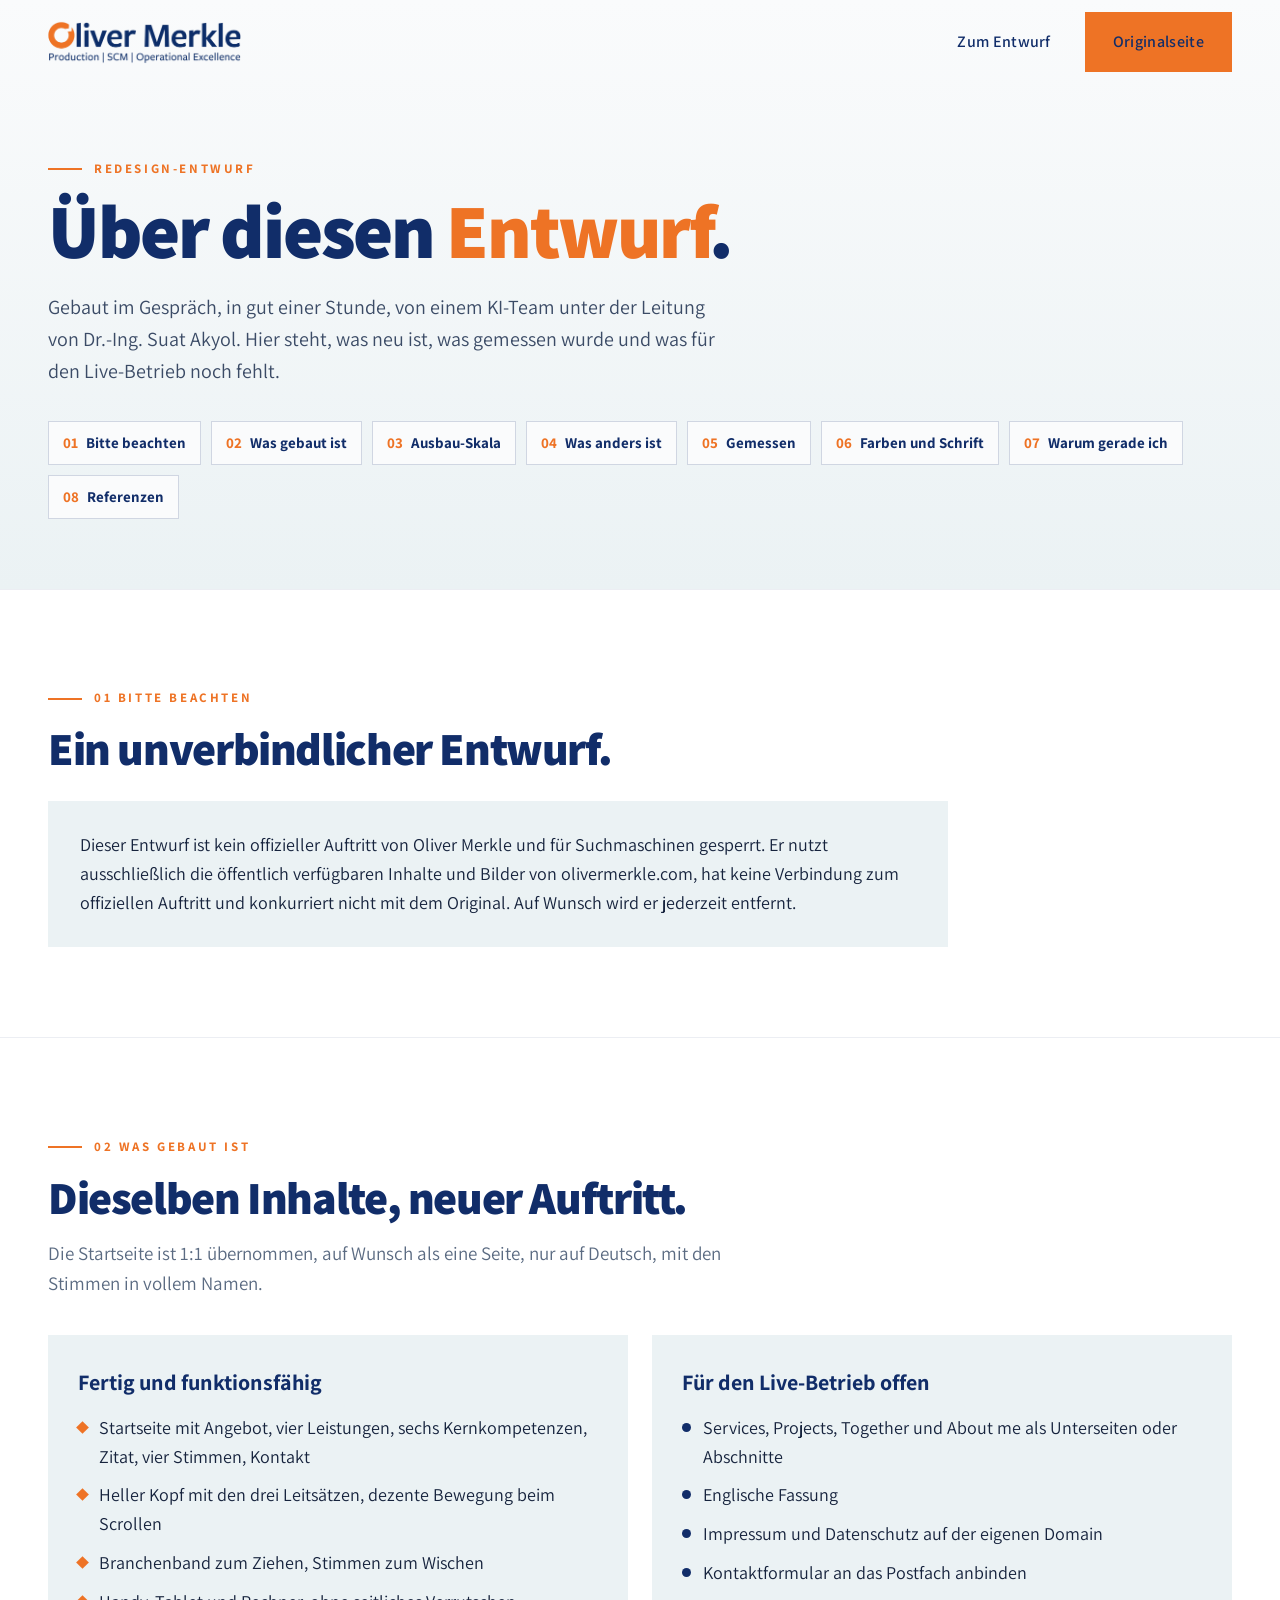
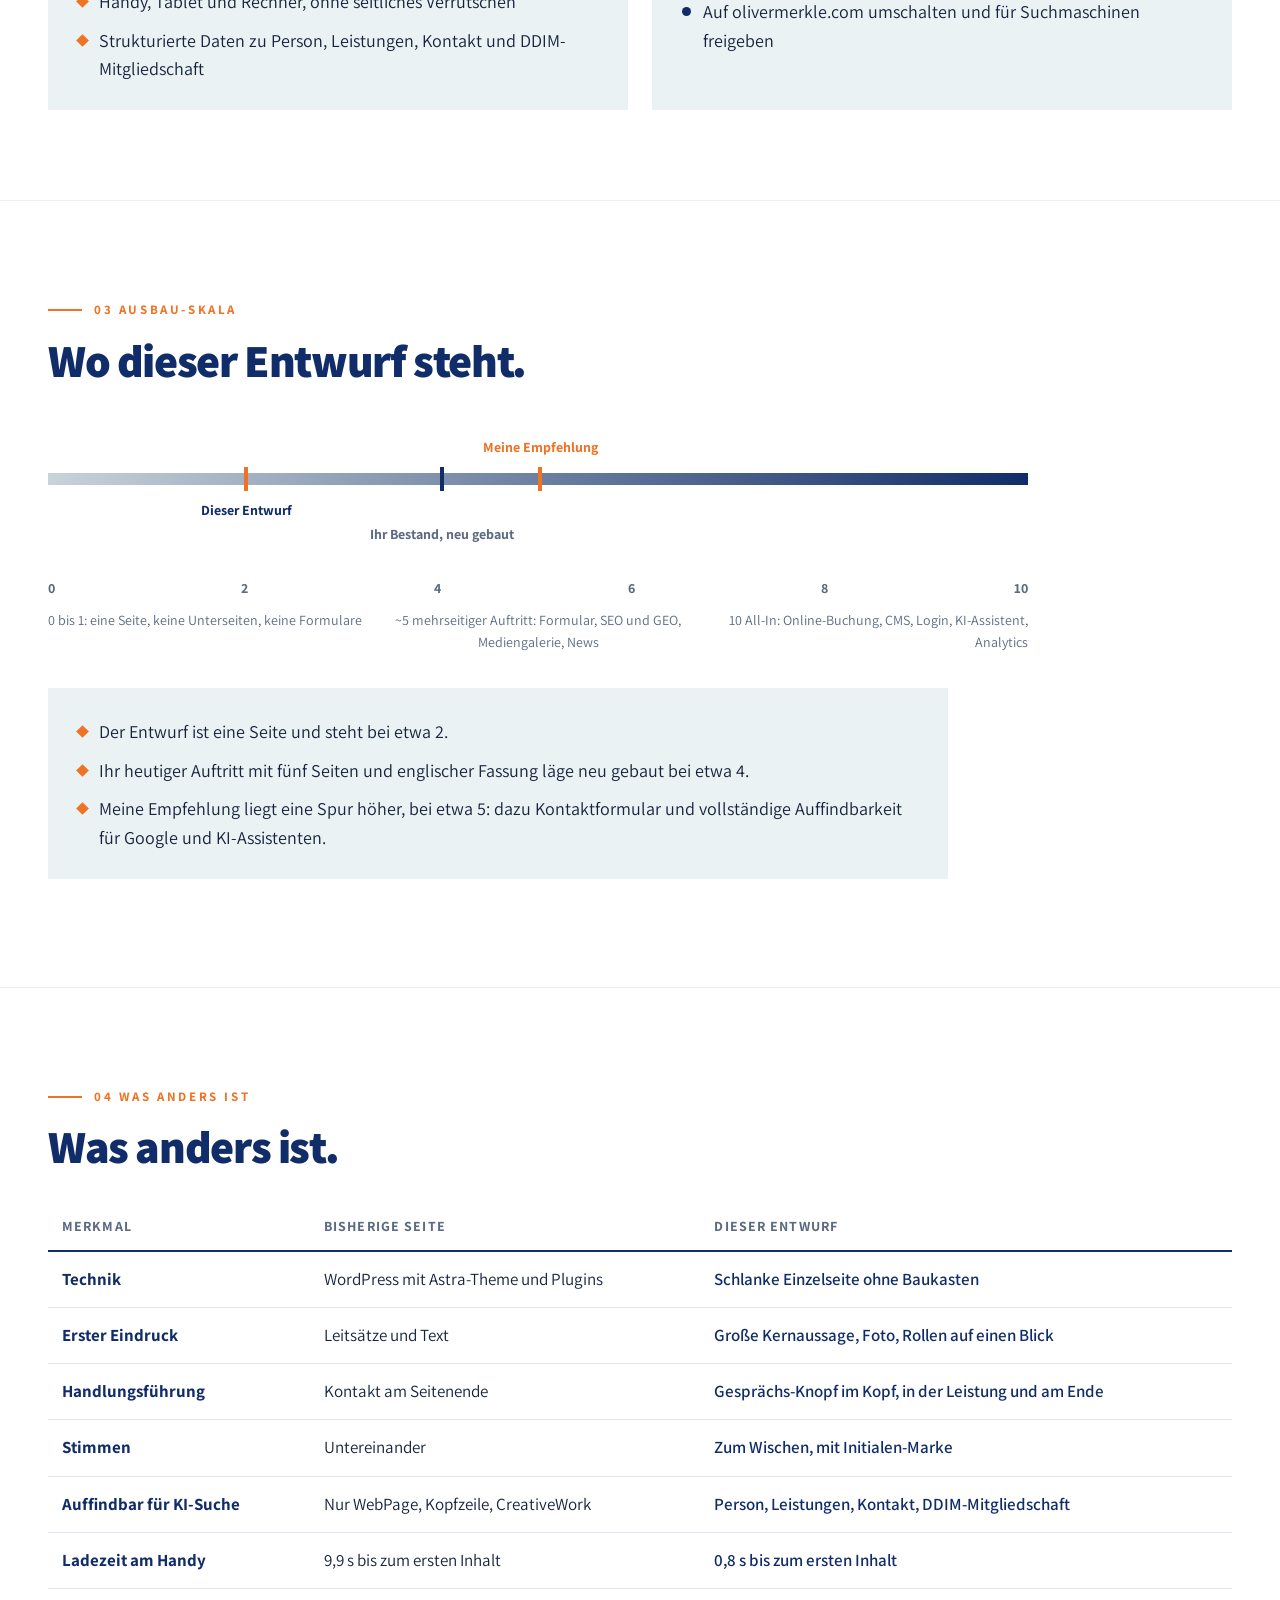
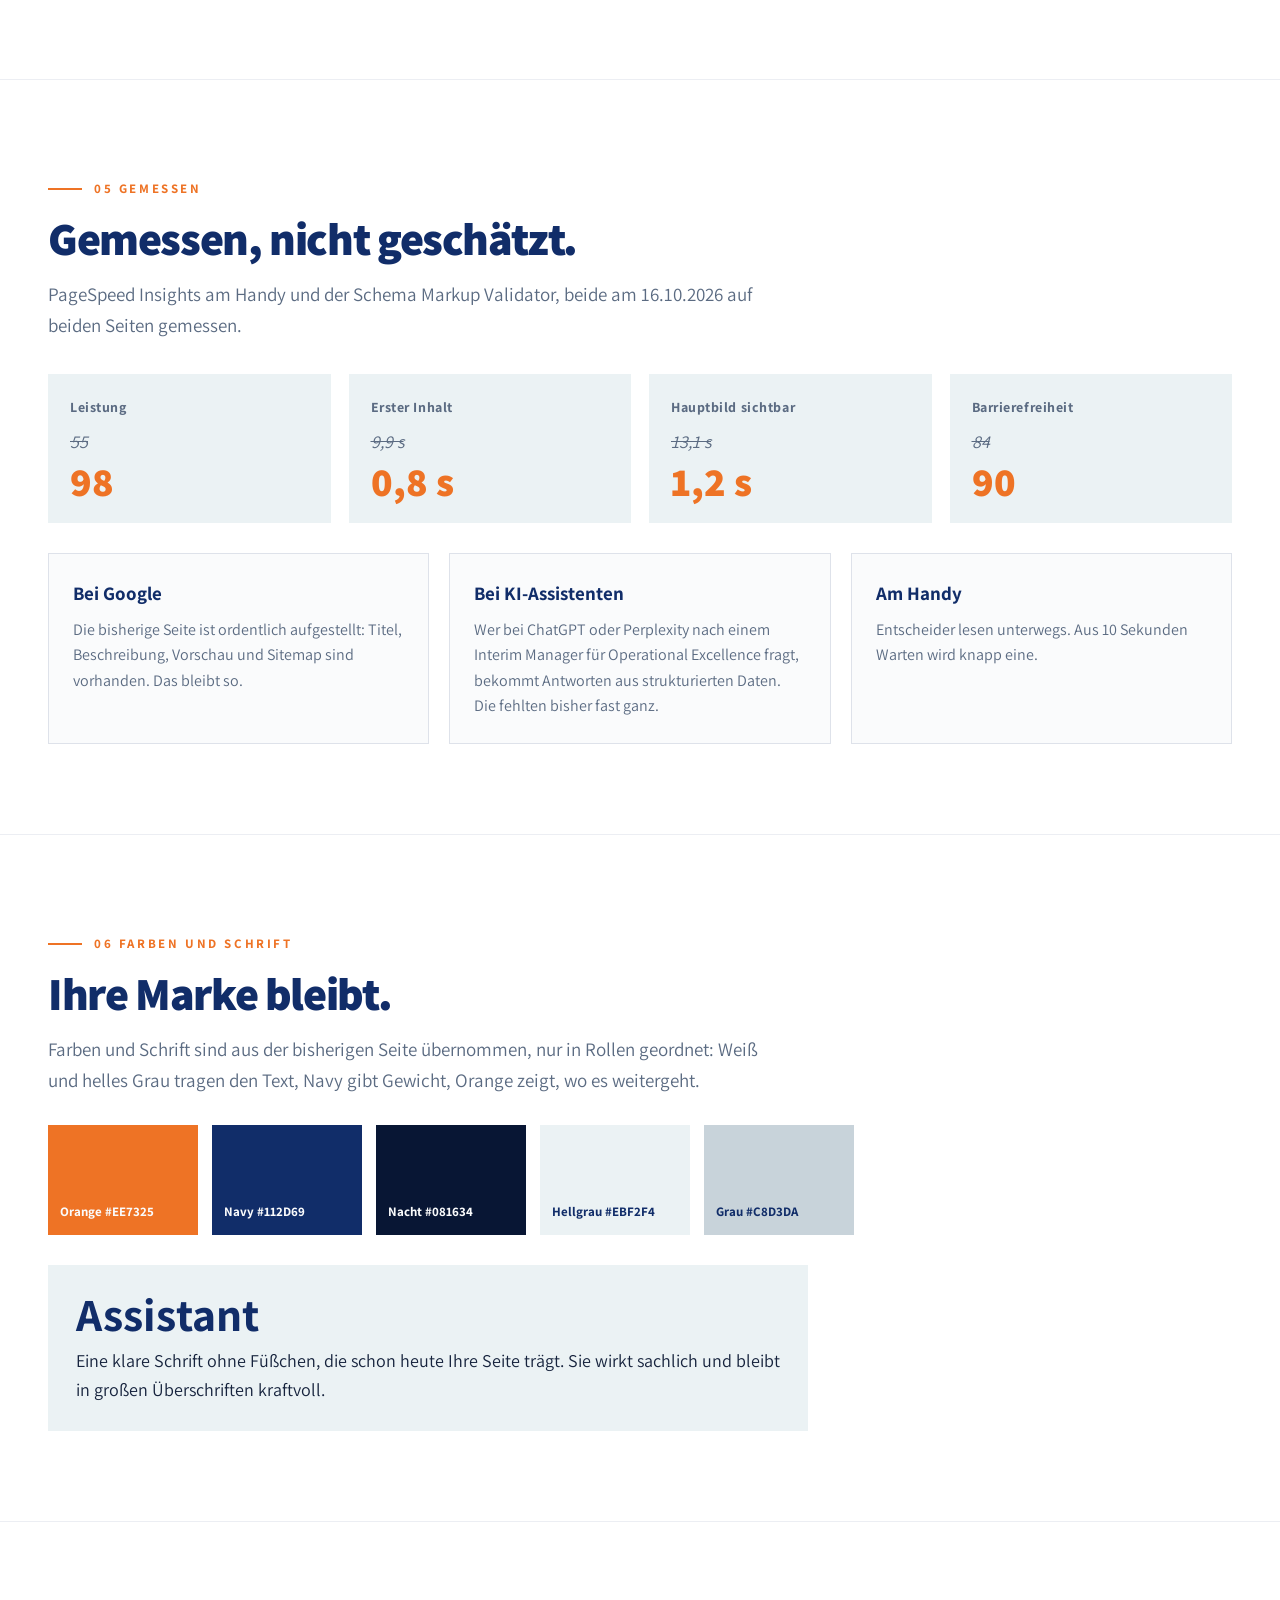
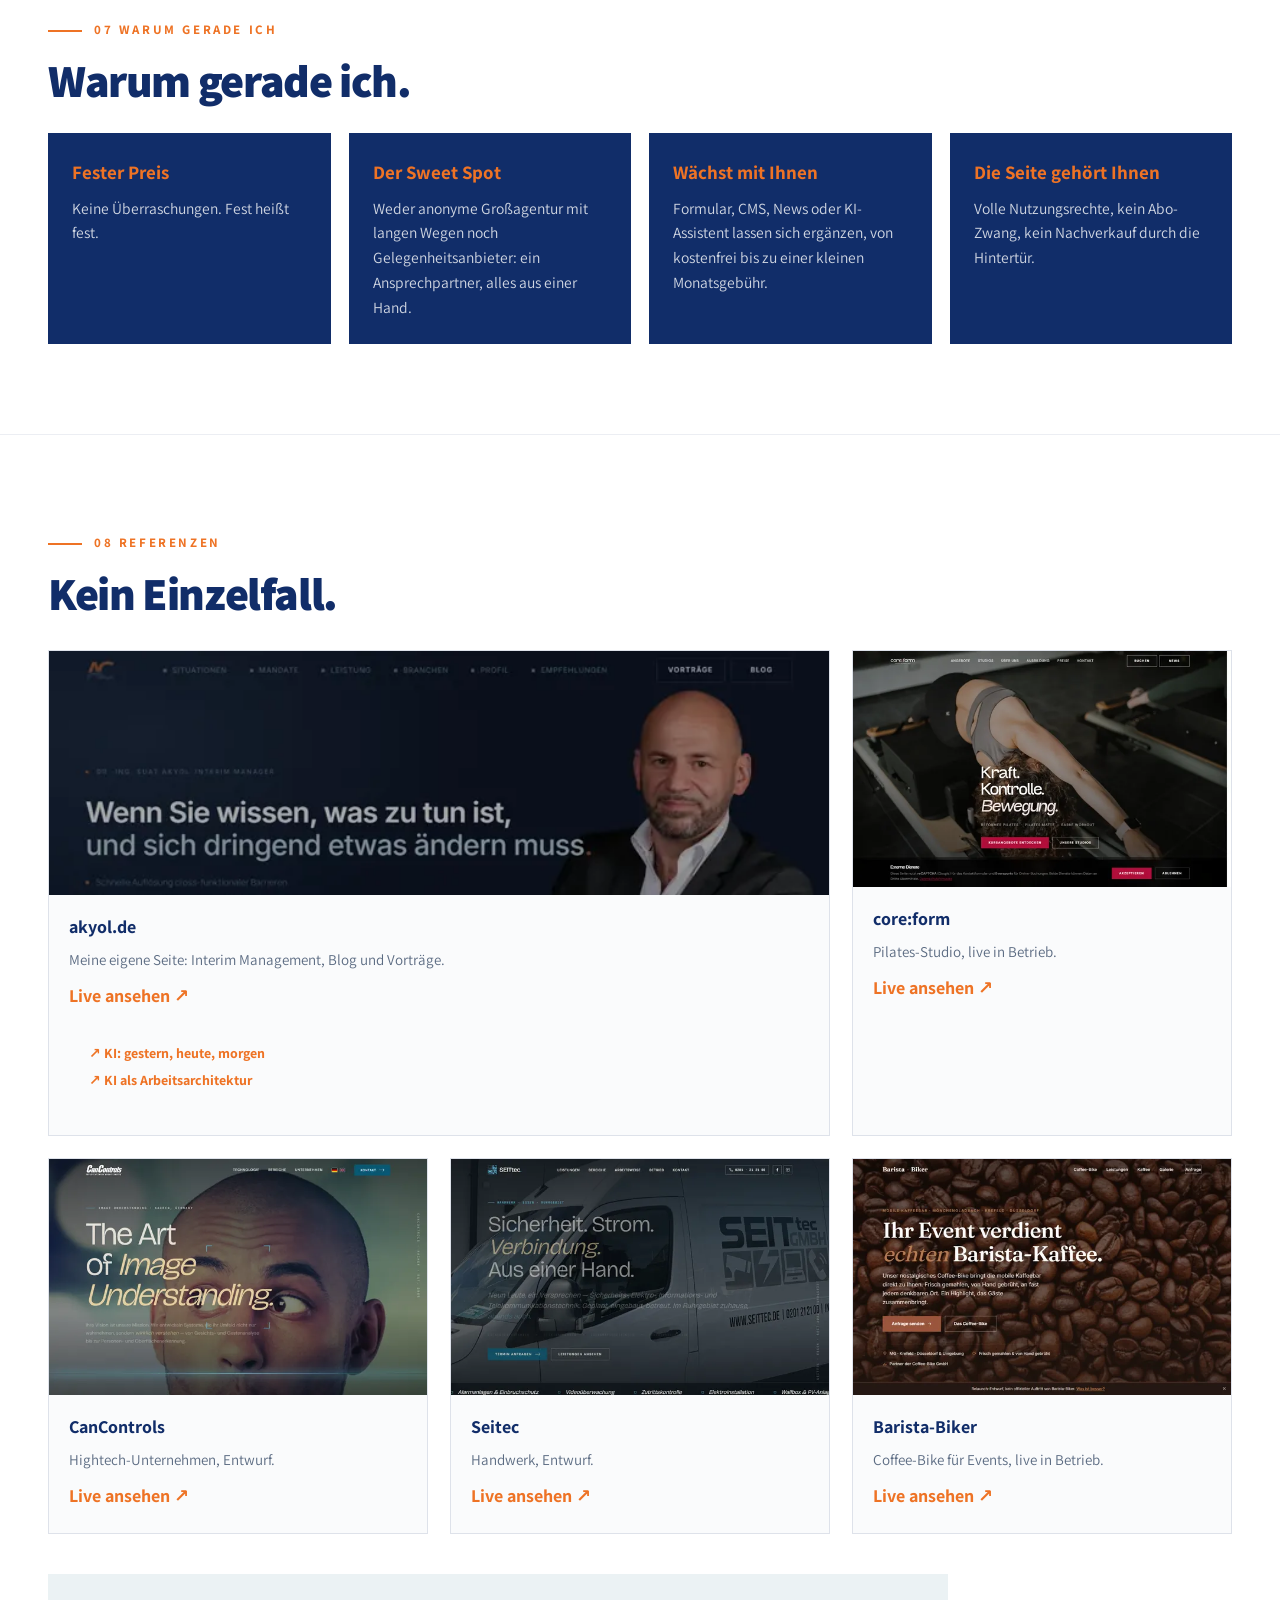
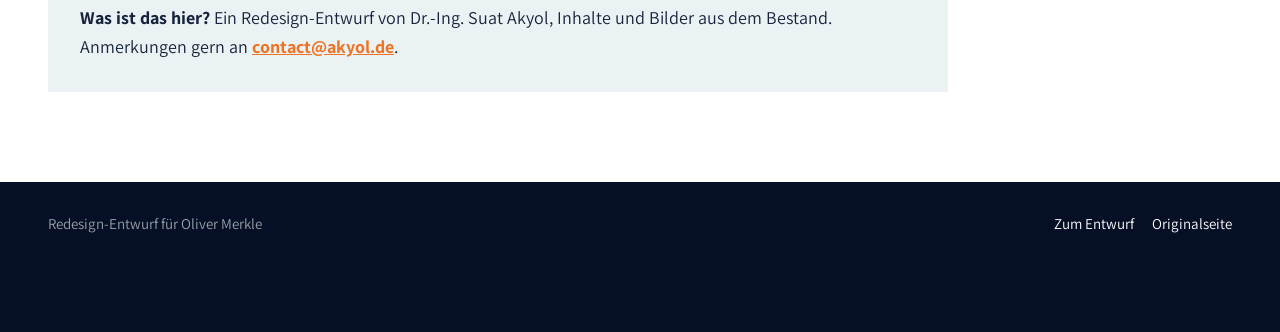
==== commit 067e0b71: "Referenzen: Muyres entfernt, Barista-Biker auf barista-biker.de" ====
--- a/hinweise.html
+++ b/hinweise.html
@@ -6,7 +6,7 @@
 <meta name="robots" content="noindex, nofollow">
 <title>Über diesen Entwurf | Oliver Merkle Redesign</title>
 <link rel="icon" href="media/cropped-oliver-merkle-fav-512-192x192.png">
-<link rel="stylesheet" href="css/om2.css?v=3">
+<link rel="stylesheet" href="css/om2.css?v=7">
 <style>
 .hw-hero{background:linear-gradient(180deg,#fafbfc 0%,var(--hell) 100%);padding:150px 0 70px}
 .hw-hero h1{margin:14px 0 0;font-size:clamp(40px,6vw,84px);line-height:.98;font-weight:800;color:var(--navy);letter-spacing:-.03em}
@@ -59,6 +59,7 @@
 .font{margin-top:30px;padding:26px 28px;background:var(--hell);max-width:760px}
 .font b{display:block;font-size:46px;line-height:1;color:var(--navy)}
 .refs{display:grid;grid-template-columns:repeat(3,1fr);gap:22px;margin-top:34px}
+@media (min-width:901px){.refs .ref:first-child{grid-column:span 2}.refs .ref:first-child img{aspect-ratio:32/10}}
 .ref{background:#fafbfc;border:1px solid rgba(17,45,105,.12);overflow:hidden;display:flex;flex-direction:column}
 .ref img{width:100%;aspect-ratio:16/10;object-fit:cover;object-position:top;transition:transform .6s var(--ease)}
 .ref:hover img{transform:scale(1.04)}
@@ -211,15 +212,14 @@
     <div class="ref"><img src="media/refs/coreform.webp" alt="Startseite von core:form" width="640" height="400" loading="lazy"><div><h4>core:form</h4><p>Pilates-Studio, live in Betrieb.</p><a href="https://www.core-form.de" target="_blank" rel="noopener">Live ansehen &nearr;</a></div></div>
     <div class="ref"><img src="media/refs/cancontrols.webp" alt="Startseite von CanControls" width="640" height="400" loading="lazy"><div><h4>CanControls</h4><p>Hightech-Unternehmen, Entwurf.</p><a href="https://suak0903.github.io/cancontrols/" target="_blank" rel="noopener">Live ansehen &nearr;</a></div></div>
     <div class="ref"><img src="media/refs/seitec.webp" alt="Startseite von Seitec" width="640" height="400" loading="lazy"><div><h4>Seitec</h4><p>Handwerk, Entwurf.</p><a href="https://suak0903.github.io/seitec/" target="_blank" rel="noopener">Live ansehen &nearr;</a></div></div>
-    <div class="ref"><img src="media/refs/muyres.webp" alt="Startseite der Steuerberatung Muyres" width="640" height="400" loading="lazy"><div><h4>Steuerberatung Muyres</h4><p>Steuerberater, Entwurf.</p><a href="https://suak0903.github.io/steuerberatung-muyres/" target="_blank" rel="noopener">Live ansehen &nearr;</a></div></div>
-    <div class="ref"><img src="media/refs/barista.webp" alt="Startseite des Barista-Biker-Entwurfs" width="640" height="400" loading="lazy"><div><h4>Barista-Biker</h4><p>Coffee-Bike für Events, Entwurf.</p><a href="https://suak0903.github.io/barista-biker/" target="_blank" rel="noopener">Live ansehen &nearr;</a></div></div>
+    <div class="ref"><img src="media/refs/barista.webp" alt="Startseite von Barista-Biker" width="640" height="400" loading="lazy"><div><h4>Barista-Biker</h4><p>Coffee-Bike für Events, live in Betrieb.</p><a href="https://barista-biker.de/" target="_blank" rel="noopener">Live ansehen &nearr;</a></div></div>
   </div>
   <div class="beachten" style="margin-top:40px"><p><b>Was ist das hier?</b> Ein Redesign-Entwurf von Dr.-Ing. Suat Akyol, Inhalte und Bilder aus dem Bestand. Anmerkungen gern an <a href="mailto:contact@akyol.de" style="color:var(--orange);font-weight:700">contact@akyol.de</a>.</p></div>
 </div></section>
 
 <footer class="foot"><div class="wrap"><span>Redesign-Entwurf für Oliver Merkle</span><span><a href="index.html">Zum Entwurf</a><a href="https://olivermerkle.com/" target="_blank" rel="noopener">Originalseite</a></span></div></footer>
 <button class="toc-top" id="tocTop" aria-label="Nach oben zum Inhaltsverzeichnis">&uarr;</button>
-<script src="js/om2.js?v=3"></script>
+<script src="js/om2.js?v=6"></script>
 <script>
 (function(){var b=document.getElementById('tocTop');addEventListener('scroll',function(){b.classList.toggle('zeig',scrollY>640)},{passive:true});b.addEventListener('click',function(){document.getElementById('toc').scrollIntoView({behavior:'smooth'})});})();
 </script>
--- a/css/om2.css
+++ b/css/om2.css
@@ -38,8 +38,10 @@
 @keyframes raster{to{background-position:64px 64px}}
 .hero__main{position:relative;flex:1;display:grid;grid-template-columns:1.15fr .85fr;gap:40px;align-items:center;padding-top:108px;padding-bottom:28px}
 .slogan{height:1.6em;overflow:hidden;font-weight:700;letter-spacing:.22em;text-transform:uppercase;font-size:14px;color:var(--orange)}
-.slogan{height:auto;letter-spacing:.16em}
-.slogan span{display:flex;flex-wrap:wrap;gap:4px 18px}
+.slogan{height:auto;letter-spacing:.1em;font-size:13px}
+.slogan span{display:flex;flex-wrap:nowrap;white-space:nowrap;gap:4px 12px}
+.slogan i + i::before{margin-right:12px!important}
+@media (max-width:1100px) and (min-width:821px){.slogan{font-size:11.5px;letter-spacing:.06em}}
 .slogan i{display:inline;font-style:normal}
 .slogan i + i::before{content:"\00B7";margin-right:18px;color:var(--navy)}
 @keyframes slogan{0%,28%{transform:translateY(0)}33%,61%{transform:translateY(-1.6em)}66%,94%{transform:translateY(-3.2em)}100%{transform:translateY(0)}}
@@ -160,6 +162,10 @@
 @media (max-width:1000px){.angebot,.komp-kopf,.kontakt{grid-template-columns:1fr;gap:40px}.angebot__kopf{position:static}.komp{grid-template-columns:1fr 1fr}.komp li:nth-child(n){padding-left:0;border-left:0}.komp li:nth-child(2n){padding-left:24px;border-left:1px solid var(--line)}}
 @media (max-width:820px){
   .pfund__raster{grid-template-columns:1fr}.kvp{max-width:240px}
+  .nav.solid{backdrop-filter:none;-webkit-backdrop-filter:none;background:rgba(250,251,252,.97)}
+  .nav__links{height:100svh;visibility:hidden;transition:transform .6s var(--ease),visibility 0s .6s}
+  .nav.open .nav__links{visibility:visible;transition:transform .6s var(--ease),visibility 0s}
+  .slogan span{flex-direction:column;gap:2px}.slogan i + i::before{display:none}
   .nav.open .nav__links a{color:#fff}
   .nav__links{position:fixed;inset:0;flex-direction:column;justify-content:center;gap:26px;background:var(--nacht);transform:translateY(-100%);transition:transform .6s var(--ease)}
   .nav__links a{font-size:30px;font-weight:800}
@@ -175,3 +181,35 @@
   .leist article{grid-template-columns:1fr;padding:30px 26px}
 }
 @media (prefers-reduced-motion:reduce){*,*::before,*::after{animation:none!important;transition:none!important}.rv{opacity:1;transform:none}.rv-m{clip-path:none}.demobar{transform:none}}
+
+/* Fassung 4: Kompetenzen als Liste neben stehendem Foto */
+.komp-wrap{display:grid;grid-template-columns:.9fr 1.1fr;gap:70px;align-items:start;margin-top:70px}
+.komp-wrap .komp-bild{position:sticky;top:120px;margin:0;height:auto;aspect-ratio:4/5}
+.komp-wrap .komp-bild img{top:-8%;height:116%}
+.komp{display:block;margin:0;border-top:0}
+.komp li{display:grid;grid-template-columns:64px 1fr;gap:18px;align-items:baseline;padding:28px 0!important;border:0!important;border-bottom:1px solid var(--line)!important;position:relative}
+.komp li::before{top:auto;bottom:-1px}
+.komp b{font-size:22px;letter-spacing:0}
+.komp span{margin-top:0;font-size:21px;font-weight:600;color:rgba(250,251,252,.92)}
+.komp li:hover span{color:#fafbfc}
+.komp li:hover b{transform:translateX(4px)}
+.komp b{transition:transform .4s var(--ease)}
+/* Menü: aktueller Abschnitt */
+.nav__links a.aktiv:not(.btn){color:var(--orange)}
+.nav__links a.aktiv:not(.btn)::after{transform:scaleX(1);transform-origin:left}
+/* Pfeile mittig */
+.pfeile button{display:flex;align-items:center;justify-content:center;line-height:1;padding:0}
+@media (max-width:1000px){.komp-wrap{grid-template-columns:1fr;gap:36px}.komp-wrap .komp-bild{position:relative;top:0;aspect-ratio:16/10}}
+@media (max-width:820px){
+  .voice{flex-basis:88%;padding:28px 22px 24px}
+  .voice p{font-size:17px;line-height:1.55}
+  .voice footer{margin-top:20px}
+  .komp li{grid-template-columns:44px 1fr;padding:22px 0!important}
+  .komp span{font-size:18px}
+  .foot .wrap{flex-direction:column;gap:14px}
+  .foot .wrap > span:last-child{display:flex;flex-wrap:wrap;gap:10px 22px}
+  .foot a{margin-left:0}
+  .foot a[href="hinweise.html"]{flex-basis:100%}
+}
+
+.voice footer span{display:block;line-height:1.4}
